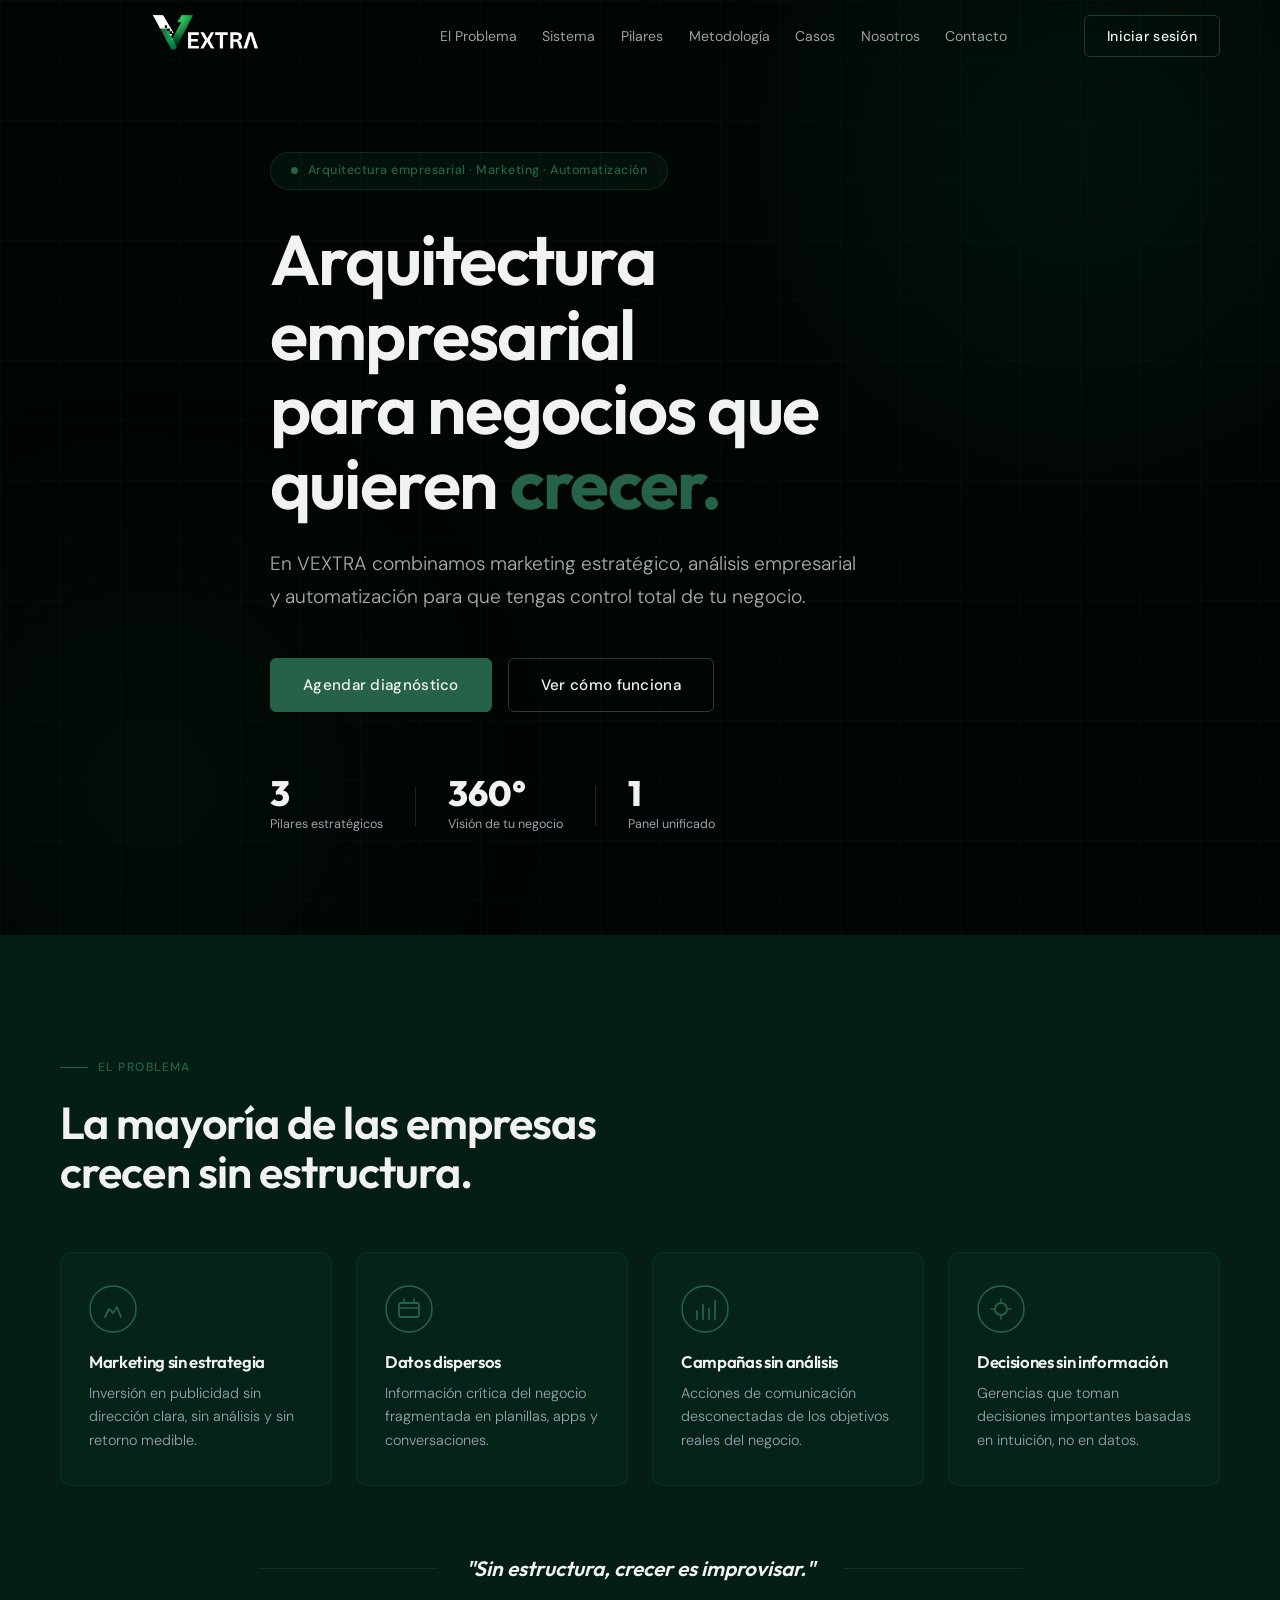
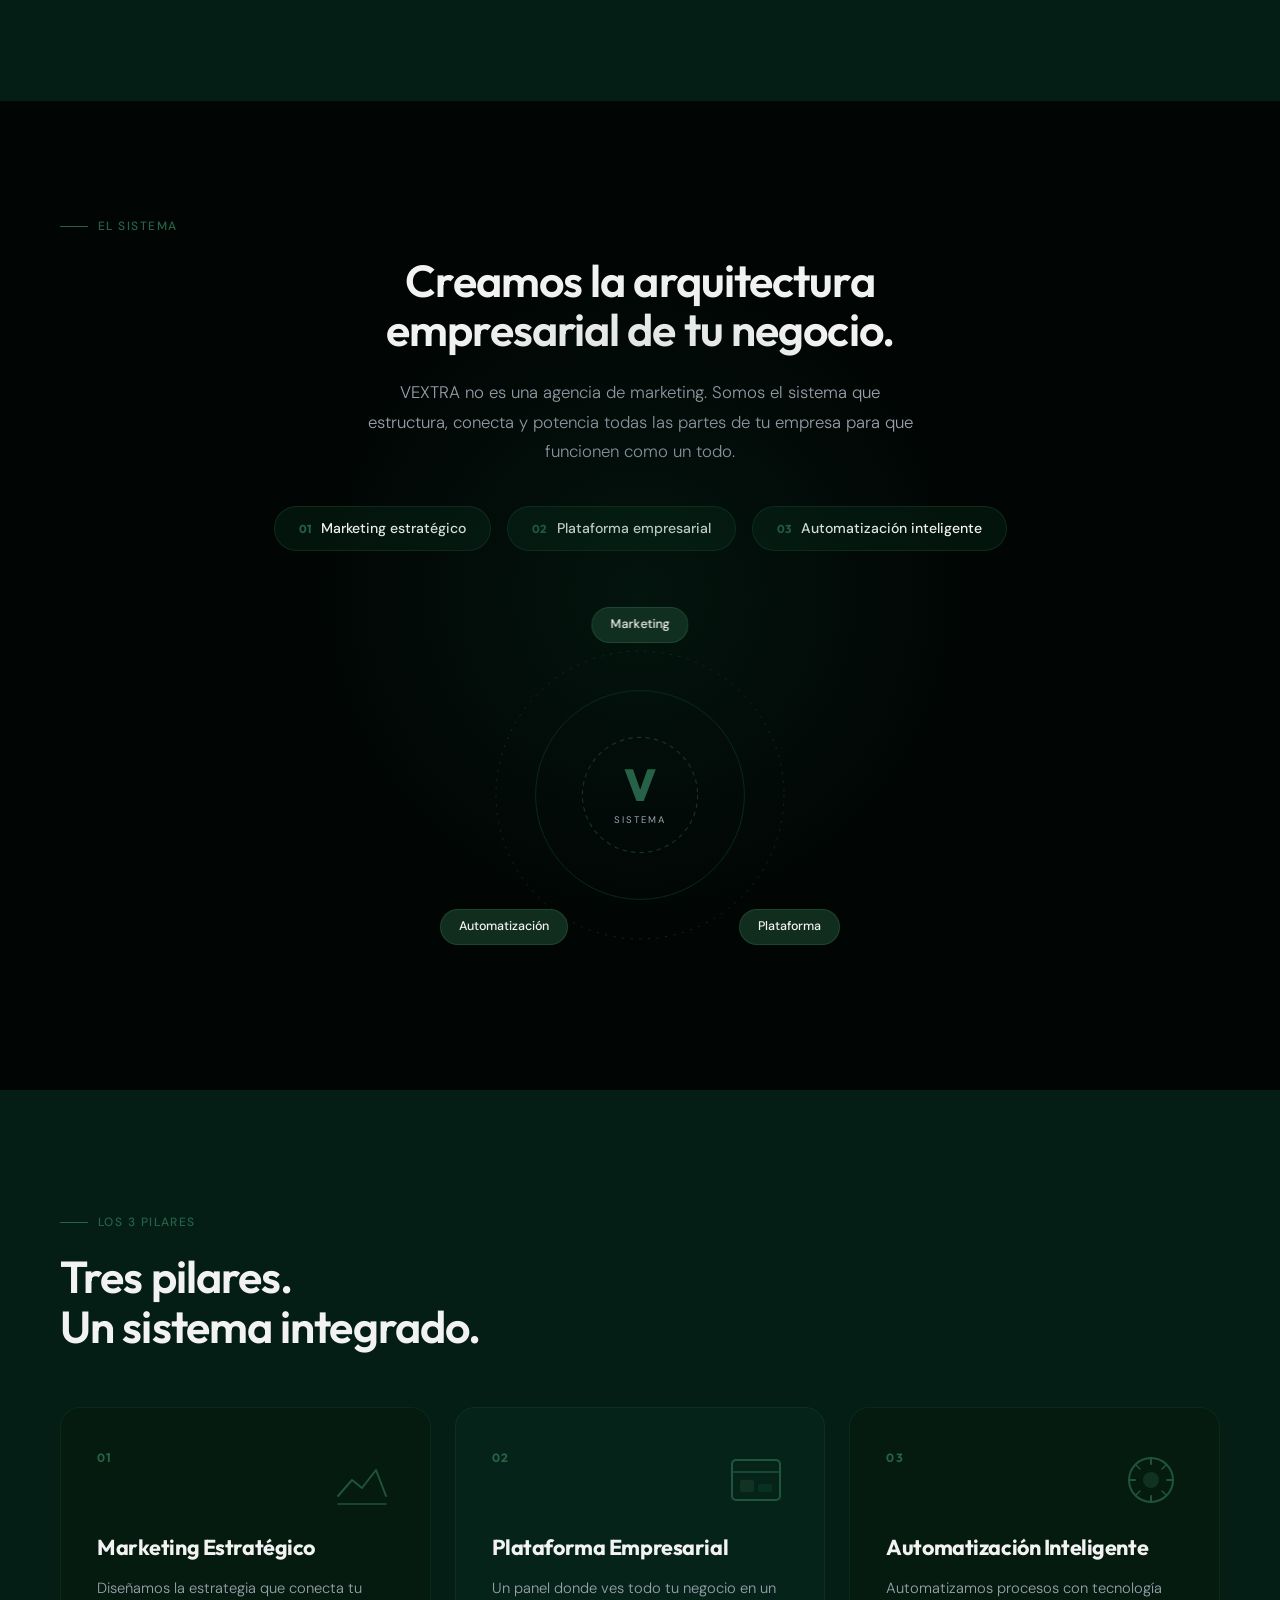
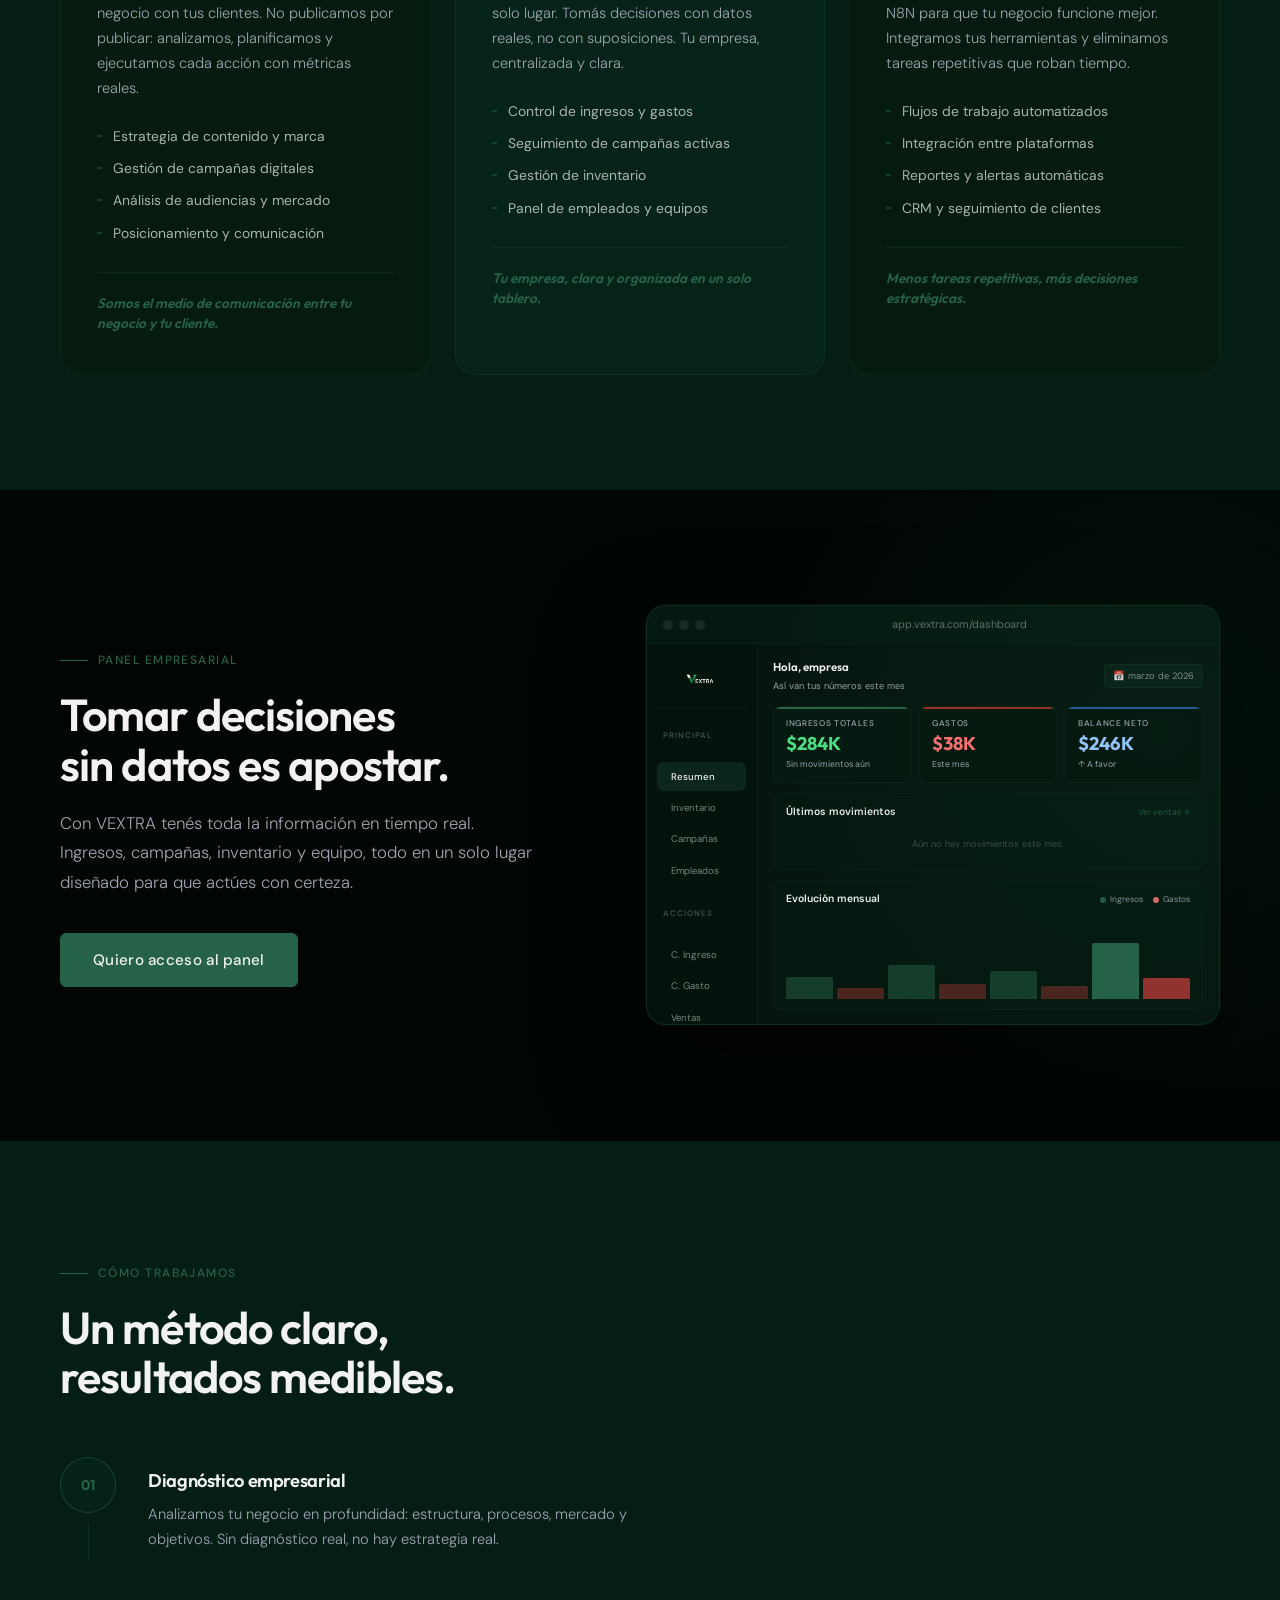
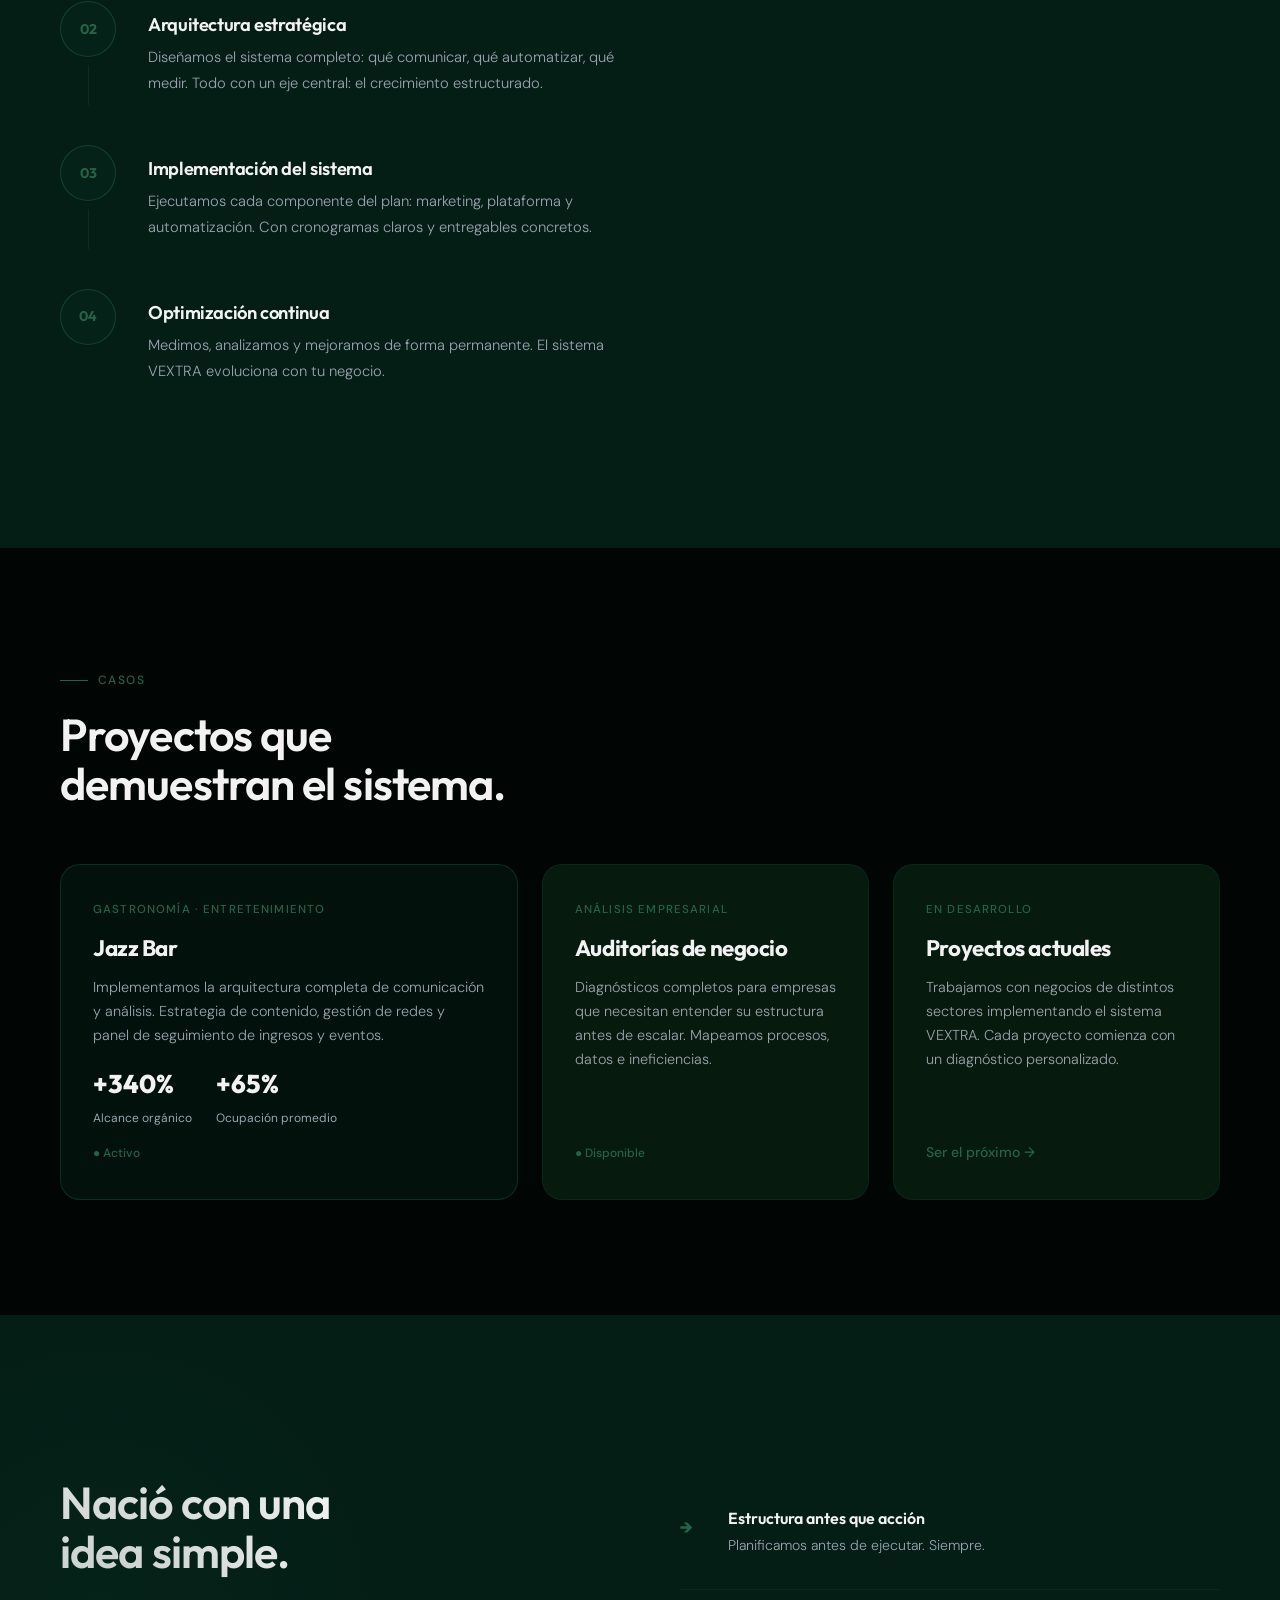
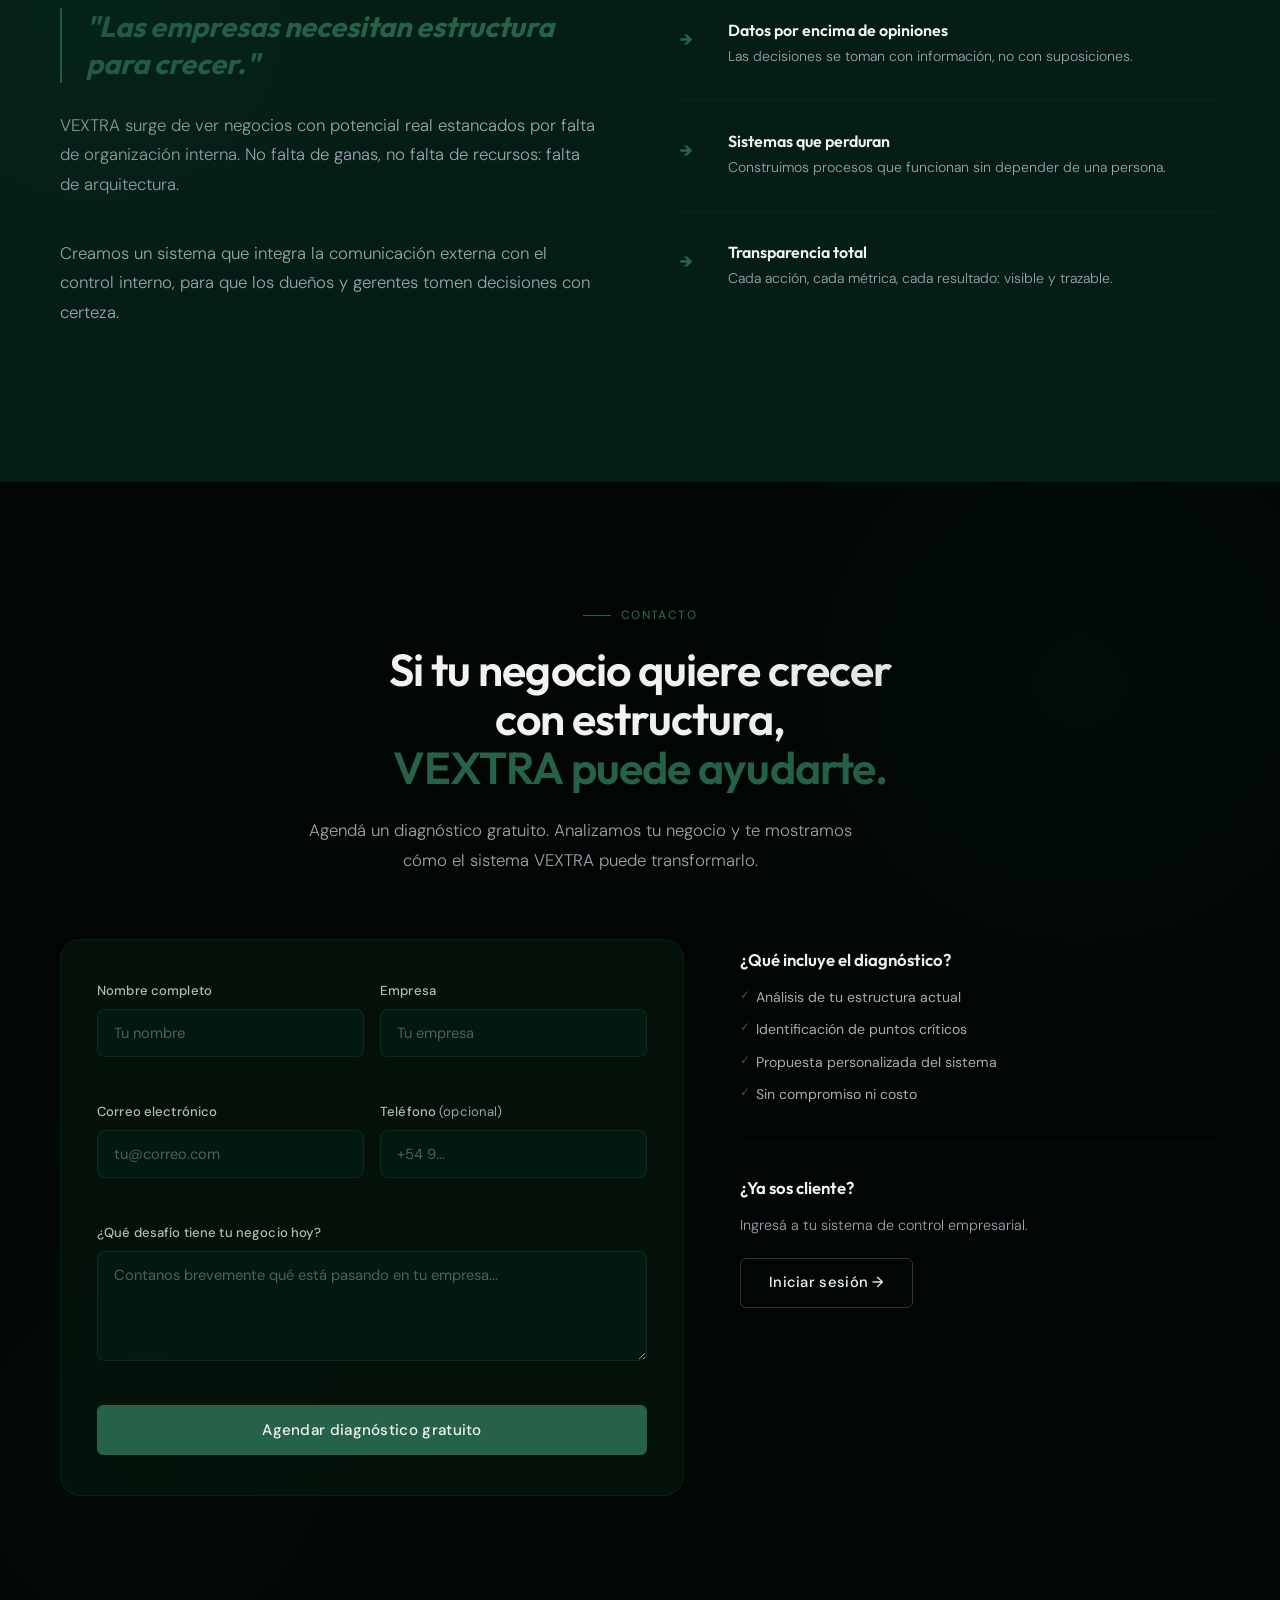
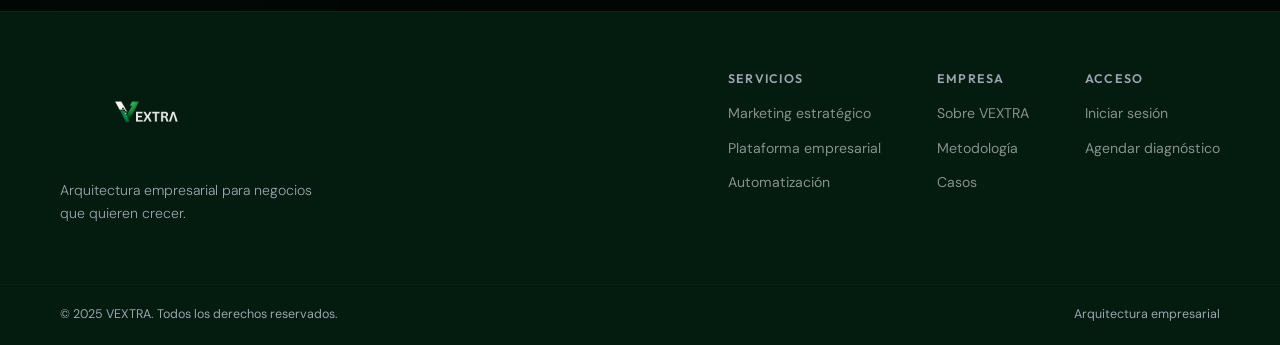
==== index.html @ 21a116f9 "vextra" ====
<!DOCTYPE html>
<html lang="es">
<head>
  <meta charset="UTF-8">
  <meta name="viewport" content="width=device-width, initial-scale=1.0">
  <title>VEXTRA — Arquitectura Empresarial para Negocios que Crecen</title>
  <meta name="description" content="VEXTRA combina marketing estratégico, análisis empresarial y automatización para que tengas control total de tu negocio.">
  <link rel="preconnect" href="https://fonts.googleapis.com">
  <link rel="preconnect" href="https://fonts.gstatic.com" crossorigin>
  <link href="https://fonts.googleapis.com/css2?family=Outfit:wght@300;400;500;600;700&family=DM+Sans:ital,opsz,wght@0,9..40,300;0,9..40,400;0,9..40,500;1,9..40,300&display=swap" rel="stylesheet">
  <link rel="stylesheet" href="style.css">
</head>
<body>

  <!-- NAVBAR -->
  <header class="header" id="header" role="banner">
    <nav class="nav container" aria-label="Navegación principal">
      <a href="index.html" class="nav-logo" aria-label="VEXTRA - Inicio">
        <img src="Logo_con_nombre.png" alt="VEXTRA" class="nav-logo-img">
      </a>
      <ul class="nav-links" role="list" id="nav-links">
        <li><a href="#problema" class="nav-link">El Problema</a></li>
        <li><a href="#sistema" class="nav-link">Sistema</a></li>
        <li><a href="#pilares" class="nav-link">Pilares</a></li>
        <li><a href="#metodologia" class="nav-link">Metodología</a></li>
        <li><a href="#casos" class="nav-link">Casos</a></li>
        <li><a href="#nosotros" class="nav-link">Nosotros</a></li>
        <li><a href="#contacto" class="nav-link">Contacto</a></li>
      </ul>
      <div class="nav-actions">
        <a href="iniciar-sesion.html" class="btn btn-login" aria-label="Iniciar sesión en el panel de VEXTRA">Iniciar sesión</a>
        <button class="hamburger" id="hamburger" aria-label="Abrir menú" aria-expanded="false" aria-controls="nav-links">
          <span></span><span></span><span></span>
        </button>
      </div>
    </nav>
  </header>

  <main>

    <!-- 1. HERO -->
    <section class="hero" id="hero" aria-label="Inicio">
      <div class="hero-bg">
        <div class="hero-orb hero-orb--1"></div>
        <div class="hero-orb hero-orb--2"></div>
        <div class="hero-grid"></div>
      </div>
      <div class="container hero-content">
        <div class="hero-badge reveal">
          <span class="badge-dot"></span>
          Arquitectura empresarial · Marketing · Automatización
        </div>
        <h1 class="hero-title reveal reveal--delay-1">
          Arquitectura empresarial<br>
          para negocios que<br>
          quieren <em>crecer.</em>
        </h1>
        <p class="hero-subtitle reveal reveal--delay-2">
          En VEXTRA combinamos marketing estratégico, análisis empresarial
          y automatización para que tengas control total de tu negocio.
        </p>
        <div class="hero-ctas reveal reveal--delay-3">
          <a href="#contacto" class="btn btn-primary">Agendar diagnóstico</a>
          <a href="#sistema" class="btn btn-ghost">Ver cómo funciona</a>
        </div>
        <div class="hero-stats reveal reveal--delay-4">
          <div class="stat">
            <span class="stat-num">3</span>
            <span class="stat-label">Pilares estratégicos</span>
          </div>
          <div class="stat-div"></div>
          <div class="stat">
            <span class="stat-num">360°</span>
            <span class="stat-label">Visión de tu negocio</span>
          </div>
          <div class="stat-div"></div>
          <div class="stat">
            <span class="stat-num">1</span>
            <span class="stat-label">Panel unificado</span>
          </div>
        </div>
      </div>
      </div>
    </section>

    <!-- 2. EL PROBLEMA -->
    <section class="section problema" id="problema" aria-label="El problema">
      <div class="container">
        <div class="section-eyebrow reveal">El problema</div>
        <h2 class="section-title reveal reveal--delay-1">
          La mayoría de las empresas<br>crecen sin estructura.
        </h2>
        <div class="problema-grid">
          <div class="problema-item reveal reveal--delay-1">
            <div class="problema-icon">
              <svg viewBox="0 0 48 48" fill="none" aria-hidden="true">
                <circle cx="24" cy="24" r="23" stroke="#266247" stroke-width="1.5"/>
                <path d="M16 32l4-8 4 4 4-6 4 10" stroke="#266247" stroke-width="1.8" stroke-linecap="round" stroke-linejoin="round"/>
              </svg>
            </div>
            <h3>Marketing sin estrategia</h3>
            <p>Inversión en publicidad sin dirección clara, sin análisis y sin retorno medible.</p>
          </div>
          <div class="problema-item reveal reveal--delay-2">
            <div class="problema-icon">
              <svg viewBox="0 0 48 48" fill="none" aria-hidden="true">
                <circle cx="24" cy="24" r="23" stroke="#266247" stroke-width="1.5"/>
                <rect x="14" y="18" width="20" height="14" rx="2" stroke="#266247" stroke-width="1.8"/>
                <path d="M14 23h20M19 18v-4M29 18v-4" stroke="#266247" stroke-width="1.5" stroke-linecap="round"/>
              </svg>
            </div>
            <h3>Datos dispersos</h3>
            <p>Información crítica del negocio fragmentada en planillas, apps y conversaciones.</p>
          </div>
          <div class="problema-item reveal reveal--delay-3">
            <div class="problema-icon">
              <svg viewBox="0 0 48 48" fill="none" aria-hidden="true">
                <circle cx="24" cy="24" r="23" stroke="#266247" stroke-width="1.5"/>
                <path d="M16 34V26M22 34V20M28 34V24M34 34V16" stroke="#266247" stroke-width="1.8" stroke-linecap="round"/>
              </svg>
            </div>
            <h3>Campañas sin análisis</h3>
            <p>Acciones de comunicación desconectadas de los objetivos reales del negocio.</p>
          </div>
          <div class="problema-item reveal reveal--delay-4">
            <div class="problema-icon">
              <svg viewBox="0 0 48 48" fill="none" aria-hidden="true">
                <circle cx="24" cy="24" r="23" stroke="#266247" stroke-width="1.5"/>
                <circle cx="24" cy="24" r="6" stroke="#266247" stroke-width="1.8"/>
                <path d="M24 14v3M24 31v3M14 24h3M31 24h3" stroke="#266247" stroke-width="1.5" stroke-linecap="round"/>
              </svg>
            </div>
            <h3>Decisiones sin información</h3>
            <p>Gerencias que toman decisiones importantes basadas en intuición, no en datos.</p>
          </div>
        </div>
        <div class="problema-close reveal">
          <div class="problema-line"></div>
          <p>"Sin estructura, crecer es improvisar."</p>
          <div class="problema-line"></div>
        </div>
      </div>
    </section>

    <!-- 3. EL SISTEMA VEXTRA -->
    <section class="section sistema" id="sistema" aria-label="El sistema VEXTRA">
      <div class="sistema-bg-glow"></div>
      <div class="container">
        <div class="section-eyebrow reveal">El sistema</div>
        <h2 class="section-title reveal reveal--delay-1">
          Creamos la arquitectura<br>empresarial de tu negocio.
        </h2>
        <p class="section-desc reveal reveal--delay-2">
          VEXTRA no es una agencia de marketing. Somos el sistema que estructura,
          conecta y potencia todas las partes de tu empresa para que funcionen como un todo.
        </p>
        <div class="sistema-chips reveal reveal--delay-3">
          <div class="pilar-chip">
            <span class="pilar-num">01</span>Marketing estratégico
          </div>
          <div class="pilar-chip">
            <span class="pilar-num">02</span>Plataforma empresarial
          </div>
          <div class="pilar-chip">
            <span class="pilar-num">03</span>Automatización inteligente
          </div>
        </div>
        <div class="sistema-visual reveal reveal--delay-4" aria-hidden="true">
          <svg class="sistema-rings" viewBox="0 0 500 500">
            <circle cx="250" cy="250" r="200" stroke="#143726" stroke-width="1" stroke-dasharray="3 9" fill="none"/>
            <circle cx="250" cy="250" r="145" stroke="#0A3524" stroke-width="1" fill="none"/>
            <circle cx="250" cy="250" r="80" stroke="#143726" stroke-width="1.5" stroke-dasharray="6 6" fill="none"/>
          </svg>
          <div class="sistema-center-node">
            <span class="sistema-logo-v">V</span>
            <span class="sistema-label">SISTEMA</span>
          </div>
          <div class="sistema-node sistema-node--1">
            <span>Marketing</span>
          </div>
          <div class="sistema-node sistema-node--2">
            <span>Plataforma</span>
          </div>
          <div class="sistema-node sistema-node--3">
            <span>Automatización</span>
          </div>
        </div>
      </div>
    </section>

    <!-- 4. LOS 3 PILARES -->
    <section class="section pilares" id="pilares" aria-label="Los 3 pilares">
      <div class="container">
        <div class="section-eyebrow reveal">Los 3 pilares</div>
        <h2 class="section-title reveal reveal--delay-1">Tres pilares.<br>Un sistema integrado.</h2>
        <div class="pilares-list">

          <article class="pilar-card reveal">
            <div class="pilar-card-header">
              <div class="pilar-card-num">01</div>
              <div class="pilar-card-icon" aria-hidden="true">
                <svg viewBox="0 0 64 64" fill="none">
                  <path d="M8 48l14-16 10 8 14-18 10 26" stroke="#266247" stroke-width="2" stroke-linecap="round" stroke-linejoin="round"/>
                  <path d="M8 56h48" stroke="#266247" stroke-width="1.5" stroke-linecap="round"/>
                </svg>
              </div>
            </div>
            <h3 class="pilar-card-title">Marketing Estratégico</h3>
            <p class="pilar-card-desc">Diseñamos la estrategia que conecta tu negocio con tus clientes. No publicamos por publicar: analizamos, planificamos y ejecutamos cada acción con métricas reales.</p>
            <ul class="pilar-card-list" role="list">
              <li>Estrategia de contenido y marca</li>
              <li>Gestión de campañas digitales</li>
              <li>Análisis de audiencias y mercado</li>
              <li>Posicionamiento y comunicación</li>
            </ul>
            <div class="pilar-card-slogan">Somos el medio de comunicación entre tu negocio y tu cliente.</div>
          </article>

          <article class="pilar-card pilar-card--mid reveal reveal--delay-1">
            <div class="pilar-card-header">
              <div class="pilar-card-num">02</div>
              <div class="pilar-card-icon" aria-hidden="true">
                <svg viewBox="0 0 64 64" fill="none">
                  <rect x="8" y="12" width="48" height="40" rx="4" stroke="#266247" stroke-width="2"/>
                  <path d="M8 24h48" stroke="#266247" stroke-width="1.5"/>
                  <rect x="16" y="32" width="14" height="12" rx="2" fill="#143726"/>
                  <rect x="34" y="36" width="14" height="8" rx="2" fill="#0A3524"/>
                </svg>
              </div>
            </div>
            <h3 class="pilar-card-title">Plataforma Empresarial</h3>
            <p class="pilar-card-desc">Un panel donde ves todo tu negocio en un solo lugar. Tomás decisiones con datos reales, no con suposiciones. Tu empresa, centralizada y clara.</p>
            <ul class="pilar-card-list" role="list">
              <li>Control de ingresos y gastos</li>
              <li>Seguimiento de campañas activas</li>
              <li>Gestión de inventario</li>
              <li>Panel de empleados y equipos</li>
            </ul>
            <div class="pilar-card-slogan">Tu empresa, clara y organizada en un solo tablero.</div>
          </article>

          <article class="pilar-card reveal reveal--delay-2">
            <div class="pilar-card-header">
              <div class="pilar-card-num">03</div>
              <div class="pilar-card-icon" aria-hidden="true">
                <svg viewBox="0 0 64 64" fill="none">
                  <circle cx="32" cy="32" r="22" stroke="#266247" stroke-width="2"/>
                  <circle cx="32" cy="32" r="8" fill="#143726"/>
                  <path d="M32 10v6M32 48v6M10 32h6M48 32h6" stroke="#266247" stroke-width="2" stroke-linecap="round"/>
                  <path d="M17 17l4 4M43 43l4 4M17 47l4-4M43 21l4-4" stroke="#266247" stroke-width="1.5" stroke-linecap="round"/>
                </svg>
              </div>
            </div>
            <h3 class="pilar-card-title">Automatización Inteligente</h3>
            <p class="pilar-card-desc">Automatizamos procesos con tecnología N8N para que tu negocio funcione mejor. Integramos tus herramientas y eliminamos tareas repetitivas que roban tiempo.</p>
            <ul class="pilar-card-list" role="list">
              <li>Flujos de trabajo automatizados</li>
              <li>Integración entre plataformas</li>
              <li>Reportes y alertas automáticas</li>
              <li>CRM y seguimiento de clientes</li>
            </ul>
            <div class="pilar-card-slogan">Menos tareas repetitivas, más decisiones estratégicas.</div>
          </article>

        </div>
      </div>
    </section>

    <!-- 5. EL PANEL VISUAL -->
    <section class="section panel-section" id="panel" aria-label="Panel empresarial">
      <div class="panel-bg-glow"></div>
      <div class="container">
        <div class="panel-layout">
          <div class="panel-text">
            <div class="section-eyebrow reveal">Panel empresarial</div>
            <h2 class="section-title reveal reveal--delay-1">Tomar decisiones<br>sin datos es apostar.</h2>
            <p class="section-desc reveal reveal--delay-2">Con VEXTRA tenés toda la información en tiempo real. Ingresos, campañas, inventario y equipo, todo en un solo lugar diseñado para que actúes con certeza.</p>
            <a href="#contacto" class="btn btn-primary reveal reveal--delay-3">Quiero acceso al panel</a>
          </div>
          <div class="panel-mockup reveal reveal--delay-2" aria-label="Vista previa del panel de control VEXTRA">
            <div class="mockup-chrome">
              <div class="chrome-dots" aria-hidden="true">
                <span></span><span></span><span></span>
              </div>
              <span class="chrome-url">app.vextra.com/dashboard</span>
            </div>
            <div class="mockup-body">
              <!-- Sidebar -->
              <div class="mockup-sidebar" aria-hidden="true">
                <div class="mock-logo">
                  <img class="mock-logo-v" src="Logo_con_nombre.png" alt="VEXTRA"></img>
                </div>
                <div class="mock-section-label">Principal</div>
                <nav class="mock-nav">
                  <div class="mock-nav-item mock-nav-item--active">
                    <span class="mock-nav-icon"></span>Resumen
                  </div>
                  <div class="mock-nav-item">
                    <span class="mock-nav-icon"></span>Inventario
                  </div>
                  <div class="mock-nav-item">
                    <span class="mock-nav-icon"></span>Campañas
                  </div>
                  <div class="mock-nav-item">
                    <span class="mock-nav-icon"></span>Empleados
                  </div>
                </nav>
                <div class="mock-section-label" style="margin-top:6px">Acciones</div>
                <nav class="mock-nav">
                  <div class="mock-nav-item">
                    <span class="mock-nav-icon"></span>C. Ingreso
                  </div>
                  <div class="mock-nav-item">
                    <span class="mock-nav-icon"></span>C. Gasto
                  </div>
                  <div class="mock-nav-item">
                    <span class="mock-nav-icon"></span>Ventas
                  </div>
                </nav>
                <div class="mock-logout">Cerrar Sesión</div>
              </div>
              <!-- Main content -->
              <div class="mockup-main" aria-hidden="true">
                <div class="mock-topbar">
                  <div>
                    <div class="mock-greeting">Hola, empresa</div>
                    <div class="mock-greeting-sub">Así van tus números este mes</div>
                  </div>
                  <div class="mock-date-btn">📅 marzo de 2026</div>
                </div>
                <!-- KPI cards -->
                <div class="mock-kpi-row">
                  <div class="mock-kpi mock-kpi--ing">
                    <span class="mock-kpi-label">Ingresos Totales</span>
                    <span class="mock-kpi-val mock-kpi-val--ing">$284K</span>
                    <span class="mock-kpi-delta">Sin movimientos aún</span>
                  </div>
                  <div class="mock-kpi mock-kpi--gasto">
                    <span class="mock-kpi-label">Gastos</span>
                    <span class="mock-kpi-val mock-kpi-val--gasto">$38K</span>
                    <span class="mock-kpi-delta">Este mes</span>
                  </div>
                  <div class="mock-kpi mock-kpi--balance">
                    <span class="mock-kpi-label">Balance Neto</span>
                    <span class="mock-kpi-val mock-kpi-val--balance">$246K</span>
                    <span class="mock-kpi-delta">↑ A favor</span>
                  </div>
                </div>
                <!-- Últimos movimientos -->
                <div class="mock-movimientos">
                  <div class="mock-section-header">
                    <span class="mock-section-title">Últimos movimientos</span>
                    <span class="mock-section-link">Ver ventas →</span>
                  </div>
                  <div class="mock-empty">Aún no hay movimientos este mes.</div>
                </div>
                <!-- Evolución mensual -->
                <div class="mock-chart">
                  <div class="mock-chart-header">
                    <span class="mock-section-title">Evolución mensual</span>
                    <div class="mock-chart-legend">
                      <div class="mock-legend-item">
                        <div class="mock-legend-dot mock-legend-dot--ing"></div>Ingresos
                      </div>
                      <div class="mock-legend-item">
                        <div class="mock-legend-dot mock-legend-dot--gasto"></div>Gastos
                      </div>
                    </div>
                  </div>
                  <div class="mock-chart-area">
                    <div class="mock-bar mock-bar--ing" style="height:30%"></div>
                    <div class="mock-bar mock-bar--gasto" style="height:15%"></div>
                    <div class="mock-bar mock-bar--ing" style="height:45%"></div>
                    <div class="mock-bar mock-bar--gasto" style="height:20%"></div>
                    <div class="mock-bar mock-bar--ing" style="height:38%"></div>
                    <div class="mock-bar mock-bar--gasto" style="height:18%"></div>
                    <div class="mock-bar mock-bar--active-ing" style="height:75%"></div>
                    <div class="mock-bar mock-bar--active-gasto" style="height:28%"></div>
                  </div>
                </div>
              </div>
            </div>
          </div>
        </div>
      </div>
    </section>

    <!-- 6. METODOLOGÍA -->
    <section class="section metodologia" id="metodologia" aria-label="Metodología">
      <div class="container">
        <div class="section-eyebrow reveal">Cómo trabajamos</div>
        <h2 class="section-title reveal reveal--delay-1">Un método claro,<br>resultados medibles.</h2>
        <div class="metodo-steps">
          <div class="metodo-step reveal reveal--delay-1">
            <div class="step-num-wrap">
              <div class="step-num">01</div>
              <div class="step-line"></div>
            </div>
            <div class="step-body">
              <h3>Diagnóstico empresarial</h3>
              <p>Analizamos tu negocio en profundidad: estructura, procesos, mercado y objetivos. Sin diagnóstico real, no hay estrategia real.</p>
            </div>
          </div>
          <div class="metodo-step reveal reveal--delay-2">
            <div class="step-num-wrap">
              <div class="step-num">02</div>
              <div class="step-line"></div>
            </div>
            <div class="step-body">
              <h3>Arquitectura estratégica</h3>
              <p>Diseñamos el sistema completo: qué comunicar, qué automatizar, qué medir. Todo con un eje central: el crecimiento estructurado.</p>
            </div>
          </div>
          <div class="metodo-step reveal reveal--delay-3">
            <div class="step-num-wrap">
              <div class="step-num">03</div>
              <div class="step-line"></div>
            </div>
            <div class="step-body">
              <h3>Implementación del sistema</h3>
              <p>Ejecutamos cada componente del plan: marketing, plataforma y automatización. Con cronogramas claros y entregables concretos.</p>
            </div>
          </div>
          <div class="metodo-step reveal reveal--delay-4">
            <div class="step-num-wrap">
              <div class="step-num">04</div>
            </div>
            <div class="step-body">
              <h3>Optimización continua</h3>
              <p>Medimos, analizamos y mejoramos de forma permanente. El sistema VEXTRA evoluciona con tu negocio.</p>
            </div>
          </div>
        </div>
      </div>
    </section>

    <!-- 7. CASOS -->
    <section class="section casos" id="casos" aria-label="Casos y proyectos">
      <div class="container">
        <div class="section-eyebrow reveal">Casos</div>
        <h2 class="section-title reveal reveal--delay-1">Proyectos que<br>demuestran el sistema.</h2>
        <div class="casos-grid">
          <article class="caso-card caso-featured reveal" aria-label="Caso: Jazz Bar">
            <div class="caso-tag">Gastronomía · Entretenimiento</div>
            <h3>Jazz Bar</h3>
            <p>Implementamos la arquitectura completa de comunicación y análisis. Estrategia de contenido, gestión de redes y panel de seguimiento de ingresos y eventos.</p>
            <div class="caso-metrics">
              <div class="caso-metric">
                <span class="m-val">+340%</span>
                <span class="m-label">Alcance orgánico</span>
              </div>
              <div class="caso-metric">
                <span class="m-val">+65%</span>
                <span class="m-label">Ocupación promedio</span>
              </div>
            </div>
            <span class="caso-status">● Activo</span>
          </article>
          <article class="caso-card reveal reveal--delay-1" aria-label="Auditorías empresariales">
            <div class="caso-tag">Análisis empresarial</div>
            <h3>Auditorías de negocio</h3>
            <p>Diagnósticos completos para empresas que necesitan entender su estructura antes de escalar. Mapeamos procesos, datos e ineficiencias.</p>
            <span class="caso-status">● Disponible</span>
          </article>
          <article class="caso-card reveal reveal--delay-2" aria-label="Próximos proyectos">
            <div class="caso-tag">En desarrollo</div>
            <h3>Proyectos actuales</h3>
            <p>Trabajamos con negocios de distintos sectores implementando el sistema VEXTRA. Cada proyecto comienza con un diagnóstico personalizado.</p>
            <a href="#contacto" class="caso-cta">Ser el próximo →</a>
          </article>
        </div>
      </div>
    </section>

    <!-- 8. SOBRE VEXTRA -->
    <section class="section nosotros" id="nosotros" aria-label="Sobre VEXTRA">
      <div class="nosotros-glow"></div>
      <div class="container">
        <div class="nosotros-layout">
          <div class="nosotros-left">
            <div class="section-eyebrow reveal">Sobre VEXTRA</div>
            <h2 class="section-title reveal reveal--delay-1">Nació con una<br>idea simple.</h2>
            <blockquote class="nosotros-quote reveal reveal--delay-2">
              "Las empresas necesitan estructura para crecer."
            </blockquote>
            <p class="section-desc reveal reveal--delay-3">VEXTRA surge de ver negocios con potencial real estancados por falta de organización interna. No falta de ganas, no falta de recursos: falta de arquitectura.</p>
            <p class="section-desc reveal reveal--delay-3">Creamos un sistema que integra la comunicación externa con el control interno, para que los dueños y gerentes tomen decisiones con certeza.</p>
          </div>
          <div class="nosotros-values reveal reveal--delay-2">
            <div class="value-item">
              <div class="value-arrow">→</div>
              <div>
                <h4>Estructura antes que acción</h4>
                <p>Planificamos antes de ejecutar. Siempre.</p>
              </div>
            </div>
            <div class="value-item">
              <div class="value-arrow">→</div>
              <div>
                <h4>Datos por encima de opiniones</h4>
                <p>Las decisiones se toman con información, no con suposiciones.</p>
              </div>
            </div>
            <div class="value-item">
              <div class="value-arrow">→</div>
              <div>
                <h4>Sistemas que perduran</h4>
                <p>Construimos procesos que funcionan sin depender de una persona.</p>
              </div>
            </div>
            <div class="value-item">
              <div class="value-arrow">→</div>
              <div>
                <h4>Transparencia total</h4>
                <p>Cada acción, cada métrica, cada resultado: visible y trazable.</p>
              </div>
            </div>
          </div>
        </div>
      </div>
    </section>

    <!-- 9. CONTACTO / CTA FINAL -->
    <section class="section contacto" id="contacto" aria-label="Contacto">
      <div class="contacto-bg">
        <div class="contacto-orb c-orb--1"></div>
        <div class="contacto-orb c-orb--2"></div>
      </div>
      <div class="container">
        <div class="contacto-header">
          <div class="section-eyebrow reveal">Contacto</div>
          <h2 class="section-title contacto-title reveal reveal--delay-1">
            Si tu negocio quiere crecer<br>con estructura,<br><em>VEXTRA puede ayudarte.</em>
          </h2>
          <p class="section-desc reveal reveal--delay-2">Agendá un diagnóstico gratuito. Analizamos tu negocio y te mostramos cómo el sistema VEXTRA puede transformarlo.</p>
        </div>
        <div class="contacto-layout">
          <form class="contacto-form reveal reveal--delay-2" id="contacto-form" novalidate aria-label="Formulario de contacto">
            <div class="form-row">
              <div class="form-field">
                <label for="nombre">Nombre completo</label>
                <input type="text" id="nombre" name="nombre" placeholder="Tu nombre" autocomplete="name" required>
                <span class="field-error" role="alert" id="error-nombre"></span>
              </div>
              <div class="form-field">
                <label for="empresa">Empresa</label>
                <input type="text" id="empresa" name="empresa" placeholder="Tu empresa" autocomplete="organization">
              </div>
            </div>
            <div class="form-row">
              <div class="form-field">
                <label for="email">Correo electrónico</label>
                <input type="email" id="email" name="email" placeholder="tu@correo.com" autocomplete="email" required>
                <span class="field-error" role="alert" id="error-email"></span>
              </div>
              <div class="form-field">
                <label for="telefono">Teléfono <span class="optional">(opcional)</span></label>
                <input type="tel" id="telefono" name="telefono" placeholder="+54 9..." autocomplete="tel">
              </div>
            </div>
            <div class="form-field">
              <label for="mensaje">¿Qué desafío tiene tu negocio hoy?</label>
              <textarea id="mensaje" name="mensaje" placeholder="Contanos brevemente qué está pasando en tu empresa..." rows="4" required></textarea>
              <span class="field-error" role="alert" id="error-mensaje"></span>
            </div>
            <button type="submit" class="btn btn-primary btn-full">Agendar diagnóstico gratuito</button>
            <div class="form-success" id="form-success" aria-live="polite" hidden>
              ✓ Mensaje enviado. Nos ponemos en contacto en menos de 24hs.
            </div>
          </form>
          <div class="contacto-info reveal reveal--delay-3">
            <div class="info-block">
              <h4>¿Qué incluye el diagnóstico?</h4>
              <ul role="list">
                <li>Análisis de tu estructura actual</li>
                <li>Identificación de puntos críticos</li>
                <li>Propuesta personalizada del sistema</li>
                <li>Sin compromiso ni costo</li>
              </ul>
            </div>
            <div class="info-block">
              <h4>¿Ya sos cliente?</h4>
              <p>Ingresá a tu sistema de control empresarial.</p>
              <a href="iniciar-sesion.html" class="btn btn-outline" aria-label="Iniciar sesión en el panel de VEXTRA">Iniciar sesión →</a>
            </div>
          </div>
        </div>
      </div>
    </section>

  </main>

  <!-- FOOTER -->
  <footer class="footer" role="contentinfo">
    <div class="container footer-inner">
      <div class="footer-brand">
        <a href="index.html" class="nav-logo" aria-label="VEXTRA - Inicio">
          <img src="Logo_con_nombre.png" alt="VEXTRA" class="footer-logo-img">
        </a>
        <p>Arquitectura empresarial para negocios que quieren crecer.</p>
      </div>
      <nav class="footer-nav" aria-label="Navegación del pie de página">
        <div class="footer-col">
          <h5>Servicios</h5>
          <a href="#pilares">Marketing estratégico</a>
          <a href="#pilares">Plataforma empresarial</a>
          <a href="#pilares">Automatización</a>
        </div>
        <div class="footer-col">
          <h5>Empresa</h5>
          <a href="#nosotros">Sobre VEXTRA</a>
          <a href="#metodologia">Metodología</a>
          <a href="#casos">Casos</a>
        </div>
        <div class="footer-col">
          <h5>Acceso</h5>
          <a href="iniciar-sesion.html">Iniciar sesión</a>
          <a href="#contacto">Agendar diagnóstico</a>
        </div>
      </nav>
    </div>
    <div class="footer-bottom">
      <div class="container footer-bottom-inner">
        <span>© 2025 VEXTRA. Todos los derechos reservados.</span>
        <span>Arquitectura empresarial</span>
      </div>
    </div>
  </footer>

  <script src="main.js"></script>
</body>
</html>
---- style.css ----
/* ══════════════════════════════════════════════════════
   VEXTRA — Landing Page CSS
   Tipografía: Outfit (display/headings) + DM Sans (body)
   Paleta: dark green ecosystem + light neutral
   ══════════════════════════════════════════════════════ */

/* ─── RESET & BASE ─────────────────────────────────── */
*, *::before, *::after { box-sizing: border-box; margin: 0; padding: 0; }

:root {
  --black:    #010604;
  --deep:     #041E16;
  --dark:     #041B10;
  --forest:   #0A3524;
  --pine:     #143726;
  --green:    #266247;
  --off-white:#F2F2F2;
  --muted:    #9CA3AF;
  --card-bg:  #061a0e;

  --font-display: 'Outfit', sans-serif;
  --font-body:    'DM Sans', sans-serif;

  --nav-h: 72px;
  --section-py: clamp(80px, 9vw, 130px);
  --container: 1560px;
  --radius: 12px;
  --radius-lg: 20px;

  --transition: 0.3s cubic-bezier(0.4,0,0.2,1);
  --transition-slow: 0.6s cubic-bezier(0.4,0,0.2,1);
}

html {
  scroll-behavior: smooth;
  font-size: 16px;
  -webkit-font-smoothing: antialiased;
}

body {
  font-family: var(--font-body);
  background: var(--black);
  color: var(--off-white);
  overflow-x: hidden;
  line-height: 1.6;
}

img { display: block; max-width: 100%; }
a { text-decoration: none; color: inherit; }
ul { list-style: none; }
button { cursor: pointer; font-family: inherit; border: none; background: none; }

/* ─── SCROLL OFFSET for sticky nav ─────────────────── */
[id] { scroll-margin-top: calc(var(--nav-h) + 20px); }

/* ─── CONTAINER ─────────────────────────────────────── */
.container {
  width: 100%;
  max-width: var(--container);
  margin: 0 auto;
  padding: 0 clamp(20px, 5vw, 60px);
}

/* ─── TYPOGRAPHY SCALE ──────────────────────────────── */
h1, h2, h3, h4, h5 { font-family: var(--font-display); line-height: 1.1; letter-spacing: -0.02em; }

h1 { font-size: clamp(2.8rem, 5.5vw, 5.6rem); font-weight: 700; }
h2 { font-size: clamp(2rem, 3.5vw, 3.6rem); font-weight: 600; }
h3 { font-size: clamp(1.1rem, 1.8vw, 1.4rem); font-weight: 600; }
h4 { font-size: 1rem; font-weight: 600; letter-spacing: 0; }
h5 { font-size: 0.78rem; font-weight: 600; text-transform: uppercase; letter-spacing: 0.1em; color: var(--muted); }
p  { font-size: clamp(0.95rem, 1.4vw, 1.05rem); line-height: 1.75; color: var(--muted); font-weight: 300; }

/* ─── SECTION EYEBROW ───────────────────────────────── */
.section-eyebrow {
  display: inline-flex;
  align-items: center;
  gap: 10px;
  font-family: var(--font-body);
  font-size: 0.75rem;
  font-weight: 500;
  text-transform: uppercase;
  letter-spacing: 0.12em;
  color: var(--green);
  margin-bottom: 20px;
}
.section-eyebrow::before {
  content: '';
  display: block;
  width: 28px;
  height: 1px;
  background: var(--green);
}

.section-title { margin-bottom: 24px; }
.section-desc { max-width: 560px; margin-bottom: 40px; }

/* ─── BUTTONS ────────────────────────────────────────── */
.btn {
  display: inline-flex;
  align-items: center;
  justify-content: center;
  gap: 8px;
  padding: 14px 32px;
  border-radius: 6px;
  font-family: var(--font-body);
  font-size: 0.95rem;
  font-weight: 500;
  letter-spacing: 0.02em;
  transition: var(--transition);
  white-space: nowrap;
}

.btn-primary {
  background: var(--green);
  color: var(--off-white);
  border: 1.5px solid var(--green);
}
.btn-primary:hover {
  background: #2f7357;
  border-color: #2f7357;
  transform: translateY(-2px);
  box-shadow: 0 12px 40px rgba(38, 98, 71, 0.35);
}

.btn-ghost {
  background: transparent;
  color: var(--off-white);
  border: 1.5px solid rgba(242,242,242,0.2);
}
.btn-ghost:hover {
  border-color: rgba(242,242,242,0.5);
  background: rgba(242,242,242,0.05);
}

.btn-login {
  background: transparent;
  color: var(--off-white);
  border: 1.5px solid rgba(38,98,71,0.6);
  padding: 9px 22px;
  border-radius: 6px;
  font-family: var(--font-body);
  font-size: 0.88rem;
  font-weight: 500;
  transition: var(--transition);
}
.btn-login:hover {
  background: rgba(38,98,71,0.15);
  border-color: var(--green);
}

.btn-outline {
  display: inline-flex;
  align-items: center;
  gap: 8px;
  padding: 12px 28px;
  border-radius: 6px;
  font-family: var(--font-body);
  font-size: 0.92rem;
  font-weight: 500;
  background: transparent;
  color: var(--off-white);
  border: 1.5px solid rgba(242,242,242,0.2);
  transition: var(--transition);
}
.btn-outline:hover {
  border-color: var(--green);
  color: var(--green);
}

.btn-full { width: 100%; }

/* ─── REVEAL ANIMATIONS ─────────────────────────────── */
.reveal {
  opacity: 0;
  transform: translateY(28px);
  transition: opacity 0.7s ease, transform 0.7s ease;
}
.reveal.visible {
  opacity: 1;
  transform: none;
}
.reveal--delay-1 { transition-delay: 0.1s; }
.reveal--delay-2 { transition-delay: 0.2s; }
.reveal--delay-3 { transition-delay: 0.3s; }
.reveal--delay-4 { transition-delay: 0.4s; }

/* ══════════════════════════════════════════════════════
   HEADER / NAVBAR
   ══════════════════════════════════════════════════════ */
.header {
  position: fixed;
  top: 0; left: 0; right: 0;
  height: var(--nav-h);
  z-index: 100;
  transition: background 0.4s ease, box-shadow 0.4s ease;
}
.header.scrolled {
  background: rgba(4, 30, 22, 0.92);
  backdrop-filter: blur(16px);
  -webkit-backdrop-filter: blur(16px);
  box-shadow: 0 1px 0 rgba(38,98,71,0.2);
}

.nav {
  display: flex;
  align-items: center;
  justify-content: space-between;
  height: 100%;
  gap: 24px;
}

.nav-logo {
  display: flex;
  align-items: center;
  flex-shrink: 0;
}
.nav-logo-img {
  height: 140px;
  width: auto;
  display: block;
  /* Logo PNG has black background so we invert it to show on dark */
  filter: brightness(1.1);
}

/* keep text logo fallback styles */
.logo-v { color: var(--green); }
.logo-extra { color: var(--off-white); }

.nav-links {
  display: flex;
  align-items: center;
  gap: clamp(16px, 2vw, 36px);
  list-style: none;
}
.nav-link {
  font-size: 0.88rem;
  font-weight: 400;
  color: rgba(242,242,242,0.65);
  transition: color var(--transition);
  position: relative;
  padding-bottom: 2px;
}
.nav-link::after {
  content: '';
  position: absolute;
  bottom: -2px; left: 0;
  width: 0; height: 1px;
  background: var(--green);
  transition: width var(--transition);
}
.nav-link:hover { color: var(--off-white); }
.nav-link:hover::after { width: 100%; }

.nav-actions {
  display: flex;
  align-items: center;
  gap: 16px;
  flex-shrink: 0;
}

.hamburger {
  display: none;
  flex-direction: column;
  justify-content: center;
  gap: 5px;
  width: 36px;
  height: 36px;
  padding: 4px;
}
.hamburger span {
  display: block;
  width: 100%;
  height: 1.5px;
  background: var(--off-white);
  border-radius: 2px;
  transition: var(--transition);
  transform-origin: center;
}
.hamburger.open span:nth-child(1) { transform: translateY(6.5px) rotate(45deg); }
.hamburger.open span:nth-child(2) { opacity: 0; transform: scaleX(0); }
.hamburger.open span:nth-child(3) { transform: translateY(-6.5px) rotate(-45deg); }

/* ══════════════════════════════════════════════════════
   HERO
   ══════════════════════════════════════════════════════ */
.hero {
  position: relative;
  min-height: 100svh;
  display: flex;
  align-items: center;
  overflow: hidden;
  padding-top: var(--nav-h);
}

.hero-bg {
  position: absolute;
  inset: 0;
  pointer-events: none;
}
.hero-orb {
  position: absolute;
  border-radius: 50%;
  filter: blur(100px);
  opacity: 0.35;
}
.hero-orb--1 {
  width: 700px; height: 700px;
  background: radial-gradient(circle, #0A3524 0%, transparent 70%);
  top: -200px; right: -150px;
}
.hero-orb--2 {
  width: 500px; height: 500px;
  background: radial-gradient(circle, #041B10 0%, transparent 70%);
  bottom: -100px; left: -100px;
  opacity: 0.5;
}
.hero-grid {
  position: absolute;
  inset: 0;
  background-image:
    linear-gradient(rgba(38,98,71,0.06) 1px, transparent 1px),
    linear-gradient(90deg, rgba(38,98,71,0.06) 1px, transparent 1px);
  background-size: 60px 60px;
}

.hero-content {
  position: relative;
  z-index: 2;
  padding-top: clamp(40px, 8vw, 80px);
  padding-bottom: clamp(60px, 8vw, 100px);
  max-width: 860px;
}

.hero-badge {
  display: inline-flex;
  align-items: center;
  gap: 10px;
  background: rgba(38,98,71,0.12);
  border: 1px solid rgba(38,98,71,0.3);
  border-radius: 100px;
  padding: 8px 20px;
  font-size: 0.78rem;
  font-weight: 500;
  color: var(--green);
  letter-spacing: 0.04em;
  margin-bottom: 32px;
}
.badge-dot {
  width: 7px; height: 7px;
  border-radius: 50%;
  background: var(--green);
  animation: pulse 2s ease infinite;
}
@keyframes pulse {
  0%,100% { box-shadow: 0 0 0 0 rgba(38,98,71,0.5); }
  50% { box-shadow: 0 0 0 6px rgba(38,98,71,0); }
}

.hero-title {
  margin-bottom: 28px;
  line-height: 1.06;
  font-weight: 600;
  letter-spacing: -0.025em;
}
.hero-title em {
  font-style: normal;
  color: var(--green);
  font-weight: 700;
}

.hero-subtitle {
  font-size: clamp(1rem, 1.6vw, 1.2rem);
  max-width: 600px;
  margin-bottom: 44px;
  font-weight: 300;
  color: rgba(242,242,242,0.7);
  line-height: 1.7;
}

.hero-ctas {
  display: flex;
  gap: 16px;
  flex-wrap: wrap;
  margin-bottom: 64px;
}

.hero-stats {
  display: flex;
  align-items: center;
  gap: 32px;
  flex-wrap: wrap;
}
.stat { display: flex; flex-direction: column; gap: 4px; }
.stat-num {
  font-family: var(--font-display);
  font-size: clamp(1.6rem, 3vw, 2.2rem);
  font-weight: 800;
  color: var(--off-white);
  line-height: 1;
}
.stat-label { font-size: 0.78rem; color: var(--muted); font-weight: 400; }
.stat-div { width: 1px; height: 40px; background: rgba(242,242,242,0.12); }

.hero-scroll {
  position: absolute;
  bottom: 40px; left: 50%;
  transform: translateX(-50%);
  display: flex;
  flex-direction: column;
  align-items: center;
  gap: 10px;
  font-size: 0.7rem;
  letter-spacing: 0.15em;
  color: var(--muted);
  text-transform: uppercase;
}
.scroll-line {
  width: 1px; height: 50px;
  background: linear-gradient(to bottom, var(--muted), transparent);
  animation: scrollDown 1.8s ease infinite;
}
@keyframes scrollDown {
  0% { transform: scaleY(0); transform-origin: top; }
  50% { transform: scaleY(1); transform-origin: top; }
  50.01% { transform: scaleY(1); transform-origin: bottom; }
  100% { transform: scaleY(0); transform-origin: bottom; }
}

/* ══════════════════════════════════════════════════════
   SECTIONS — BASE
   ══════════════════════════════════════════════════════ */
.section {
  position: relative;
  padding: var(--section-py) 0;
  overflow: hidden;
}

/* ══════════════════════════════════════════════════════
   PROBLEMA
   ══════════════════════════════════════════════════════ */
.problema { background: var(--deep); }

.problema-grid {
  display: grid;
  grid-template-columns: repeat(auto-fit, minmax(240px, 1fr));
  gap: 24px;
  margin: 56px 0 64px;
}

.problema-item {
  background: rgba(10,53,36,0.25);
  border: 1px solid rgba(38,98,71,0.18);
  border-radius: var(--radius);
  padding: 32px 28px;
  transition: var(--transition);
}
.problema-item:hover {
  border-color: rgba(38,98,71,0.45);
  background: rgba(10,53,36,0.4);
  transform: translateY(-4px);
}
.problema-icon {
  width: 48px; height: 48px;
  margin-bottom: 20px;
}
.problema-item h3 {
  font-size: 1.05rem;
  font-weight: 600;
  color: var(--off-white);
  margin-bottom: 10px;
}
.problema-item p { font-size: 0.9rem; color: var(--muted); line-height: 1.65; }

.problema-close {
  display: flex;
  align-items: center;
  gap: 28px;
  justify-content: center;
}
.problema-close p {
  font-family: var(--font-display);
  font-size: clamp(1rem, 1.8vw, 1.3rem);
  font-weight: 600;
  color: var(--off-white);
  white-space: nowrap;
  font-style: italic;
}
.problema-line { flex: 1; height: 1px; background: rgba(38,98,71,0.3); max-width: 180px; }

/* ══════════════════════════════════════════════════════
   SISTEMA
   ══════════════════════════════════════════════════════ */
.sistema { background: var(--black); text-align: center; }
.sistema .section-title,
.sistema .section-desc,
.sistema .section-eyebrow { text-align: center; margin-left: auto; margin-right: auto; }
.sistema .section-eyebrow { display: flex; }

.sistema-bg-glow {
  position: absolute;
  top: 50%; left: 50%;
  transform: translate(-50%, -50%);
  width: 700px; height: 700px;
  background: radial-gradient(circle, rgba(10,53,36,0.3) 0%, transparent 65%);
  pointer-events: none;
}

.sistema-chips {
  display: flex;
  gap: 16px;
  justify-content: center;
  flex-wrap: wrap;
  margin-bottom: 64px;
}
.pilar-chip {
  display: flex;
  align-items: center;
  gap: 10px;
  background: rgba(10,53,36,0.3);
  border: 1px solid rgba(38,98,71,0.3);
  border-radius: 100px;
  padding: 10px 24px;
  font-size: 0.88rem;
  font-weight: 500;
  color: var(--off-white);
  transition: var(--transition);
}
.pilar-chip:hover { border-color: var(--green); background: rgba(10,53,36,0.5); }
.pilar-num {
  font-family: var(--font-display);
  font-size: 0.72rem;
  font-weight: 700;
  color: var(--green);
}

.sistema-visual {
  position: relative;
  width: 360px;
  height: 360px;
  margin: 0 auto;
}
.sistema-rings {
  position: absolute;
  inset: 0;
  width: 100%; height: 100%;
  animation: rotateRing 30s linear infinite;
}
@keyframes rotateRing { to { transform: rotate(360deg); } }

.sistema-center-node {
  position: absolute;
  top: 50%; left: 50%;
  transform: translate(-50%, -50%);
  display: flex;
  flex-direction: column;
  align-items: center;
  gap: 4px;
}
.sistema-logo-v {
  font-family: var(--font-display);
  font-size: 2.8rem;
  font-weight: 800;
  color: var(--green);
  line-height: 1;
}
.sistema-label {
  font-size: 0.6rem;
  letter-spacing: 0.2em;
  color: var(--muted);
  text-transform: uppercase;
}

.sistema-node {
  position: absolute;
  background: rgba(20, 55, 38, 0.8);
  border: 1px solid rgba(38,98,71,0.5);
  border-radius: 100px;
  padding: 7px 18px;
  font-size: 0.78rem;
  font-weight: 500;
  color: var(--off-white);
  white-space: nowrap;
  backdrop-filter: blur(8px);
}
.sistema-node--1 { top: -8px; left: 50%; transform: translateX(-50%); }
.sistema-node--2 { bottom: 30px; right: -20px; }
.sistema-node--3 { bottom: 30px; left: -20px; }

/* ══════════════════════════════════════════════════════
   PILARES
   ══════════════════════════════════════════════════════ */
.pilares { background: var(--deep); }

.pilares-list {
  display: grid;
  grid-template-columns: repeat(auto-fit, minmax(300px, 1fr));
  gap: 24px;
  margin-top: 56px;
}

.pilar-card {
  background: rgba(6, 26, 14, 0.7);
  border: 1px solid rgba(38,98,71,0.2);
  border-radius: var(--radius-lg);
  padding: 40px 36px;
  transition: var(--transition);
  position: relative;
  overflow: hidden;
}
.pilar-card::before {
  content: '';
  position: absolute;
  top: 0; left: 0; right: 0;
  height: 2px;
  background: linear-gradient(90deg, transparent, var(--green), transparent);
  opacity: 0;
  transition: var(--transition);
}
.pilar-card:hover {
  border-color: rgba(38,98,71,0.5);
  transform: translateY(-6px);
  box-shadow: 0 20px 60px rgba(0,0,0,0.4);
}
.pilar-card:hover::before { opacity: 1; }
.pilar-card--mid {
  background: rgba(10, 53, 36, 0.25);
}

.pilar-card-header {
  display: flex;
  align-items: flex-start;
  justify-content: space-between;
  margin-bottom: 24px;
}
.pilar-card-num {
  font-family: var(--font-display);
  font-size: 0.75rem;
  font-weight: 700;
  color: var(--green);
  letter-spacing: 0.1em;
}
.pilar-card-icon { width: 64px; height: 64px; opacity: 0.8; }
.pilar-card-title {
  font-size: 1.35rem;
  font-weight: 700;
  color: var(--off-white);
  margin-bottom: 16px;
}
.pilar-card-desc { font-size: 0.92rem; color: var(--muted); margin-bottom: 24px; line-height: 1.7; }

.pilar-card-list {
  display: flex;
  flex-direction: column;
  gap: 10px;
  margin-bottom: 28px;
}
.pilar-card-list li {
  font-size: 0.87rem;
  color: rgba(242,242,242,0.7);
  padding-left: 16px;
  position: relative;
}
.pilar-card-list li::before {
  content: '';
  position: absolute;
  left: 0; top: 50%;
  transform: translateY(-50%);
  width: 5px; height: 1px;
  background: var(--green);
}

.pilar-card-slogan {
  font-family: var(--font-display);
  font-size: 0.85rem;
  font-weight: 600;
  color: var(--green);
  font-style: italic;
  border-top: 1px solid rgba(38,98,71,0.2);
  padding-top: 20px;
  line-height: 1.5;
}

/* ══════════════════════════════════════════════════════
   PANEL MOCKUP
   ══════════════════════════════════════════════════════ */
.panel-section { background: var(--black); }
.panel-bg-glow {
  position: absolute;
  top: 0; right: 0;
  width: 600px; height: 600px;
  background: radial-gradient(circle at 80% 40%, rgba(10,53,36,0.25) 0%, transparent 65%);
  pointer-events: none;
}

.panel-layout {
  display: grid;
  grid-template-columns: 1fr 1.1fr;
  gap: 64px;
  align-items: center;
}

.panel-text { max-width: 480px; }
.panel-text .section-title { margin-bottom: 20px; }
.panel-text .section-desc { margin-bottom: 36px; }

/* MOCKUP STYLES — based on real VEXTRA dashboard */
.panel-mockup {
  background: #061610;
  border: 1px solid rgba(38,98,71,0.3);
  border-radius: var(--radius-lg);
  overflow: hidden;
  box-shadow: 0 40px 100px rgba(0,0,0,0.6), 0 0 0 1px rgba(38,98,71,0.1);
}

.mockup-chrome {
  display: flex;
  align-items: center;
  gap: 12px;
  padding: 10px 16px;
  background: rgba(4,27,16,0.9);
  border-bottom: 1px solid rgba(38,98,71,0.12);
}
.chrome-dots { display: flex; gap: 6px; }
.chrome-dots span {
  width: 10px; height: 10px;
  border-radius: 50%;
  background: rgba(242,242,242,0.08);
}
.chrome-url { font-size: 0.68rem; color: var(--muted); flex: 1; text-align: center; opacity: 0.6; }

.mockup-body { display: flex; height: 380px; }

/* Sidebar */
.mockup-sidebar {
  width: 110px;
  background: rgba(4,20,12,0.95);
  border-right: 1px solid rgba(38,98,71,0.1);
  padding: 14px 10px;
  display: flex;
  flex-direction: column;
  gap: 16px;
  flex-shrink: 0;
}
.mock-logo {
  display: flex;
  align-items: center;
  gap: 3px;
  padding: 4px 6px 10px;
  border-bottom: 1px solid rgba(38,98,71,0.12);
  margin-bottom: 4px;
}
.mock-logo-v {
  height: auto; 
  width: 200px;

}

.mock-section-label {
  font-size: 0.5rem;
  font-weight: 600;
  text-transform: uppercase;
  letter-spacing: 0.12em;
  color: rgba(156,163,175,0.4);
  padding: 0 6px;
  margin-bottom: 4px;
}
.mock-nav { display: flex; flex-direction: column; gap: 2px; }
.mock-nav-item {
  display: flex;
  align-items: center;
  gap: 6px;
  padding: 7px 8px;
  border-radius: 6px;
  font-size: 0.6rem;
  color: rgba(242,242,242,0.5);
  transition: var(--transition);
}
.mock-nav-item--active {
  background: rgba(38,98,71,0.25);
  color: var(--off-white);
  font-weight: 500;
}
.mock-nav-icon { font-size: 0.7rem; opacity: 0.7; flex-shrink: 0; }
.mock-logout {
  margin-top: auto;
  font-size: 0.58rem;
  color: rgba(239,68,68,0.55);
  padding: 6px 8px;
  cursor: default;
}

/* Main content */
.mockup-main {
  flex: 1;
  padding: 14px 16px;
  display: flex;
  flex-direction: column;
  gap: 10px;
  overflow: hidden;
  background: rgba(6,22,14,0.5);
}

.mock-topbar {
  display: flex;
  align-items: center;
  justify-content: space-between;
  margin-bottom: 2px;
}
.mock-greeting { font-size: 0.72rem; font-weight: 600; color: var(--off-white); font-family: var(--font-display); }
.mock-greeting-sub { font-size: 0.58rem; color: var(--muted); margin-top: 2px; }
.mock-date-btn {
  font-size: 0.58rem;
  background: rgba(38,98,71,0.15);
  border: 1px solid rgba(38,98,71,0.2);
  color: var(--muted);
  padding: 4px 8px;
  border-radius: 4px;
}

/* KPI cards row */
.mock-kpi-row { display: flex; gap: 8px; }
.mock-kpi {
  flex: 1;
  background: rgba(4,27,16,0.8);
  border: 1px solid rgba(38,98,71,0.15);
  border-radius: 8px;
  padding: 10px 12px;
  display: flex;
  flex-direction: column;
  gap: 3px;
  position: relative;
  overflow: hidden;
}
.mock-kpi::before {
  content: '';
  position: absolute;
  top: 0; left: 0; right: 0;
  height: 2px;
}
.mock-kpi--ing::before { background: var(--green); }
.mock-kpi--gasto::before { background: rgba(239,68,68,0.6); }
.mock-kpi--balance::before { background: rgba(59,130,246,0.6); }
.mock-kpi-label { font-size: 0.52rem; color: var(--muted); text-transform: uppercase; letter-spacing: 0.08em; font-weight: 500; }
.mock-kpi-val { font-family: var(--font-display); font-size: 1.15rem; font-weight: 700; color: var(--off-white); line-height: 1.2; }
.mock-kpi-val--ing { color: #4ade80; }
.mock-kpi-val--gasto { color: #f87171; }
.mock-kpi-val--balance { color: #93c5fd; }
.mock-kpi-delta { font-size: 0.54rem; color: var(--muted); }

/* Movimientos section */
.mock-movimientos {
  background: rgba(4,27,16,0.6);
  border: 1px solid rgba(38,98,71,0.1);
  border-radius: 8px;
  padding: 10px 12px;
  display: flex;
  flex-direction: column;
  gap: 8px;
}
.mock-section-header {
  display: flex;
  align-items: center;
  justify-content: space-between;
}
.mock-section-title { font-size: 0.65rem; font-weight: 600; color: var(--off-white); }
.mock-section-link { font-size: 0.55rem; color: var(--green); }
.mock-empty { font-size: 0.58rem; color: rgba(156,163,175,0.4); text-align: center; padding: 8px 0; }

/* Chart section */
.mock-chart {
  background: rgba(4,27,16,0.6);
  border: 1px solid rgba(38,98,71,0.1);
  border-radius: 8px;
  padding: 10px 12px;
  flex: 1;
  display: flex;
  flex-direction: column;
  gap: 8px;
}
.mock-chart-header {
  display: flex;
  align-items: center;
  justify-content: space-between;
}
.mock-chart-legend {
  display: flex;
  gap: 10px;
}
.mock-legend-item {
  display: flex;
  align-items: center;
  gap: 4px;
  font-size: 0.52rem;
  color: var(--muted);
}
.mock-legend-dot {
  width: 6px; height: 6px;
  border-radius: 50%;
}
.mock-legend-dot--ing { background: var(--green); }
.mock-legend-dot--gasto { background: #f87171; }
.mock-chart-area {
  flex: 1;
  position: relative;
  display: flex;
  align-items: flex-end;
  gap: 4px;
  padding-top: 8px;
}
.mock-bar {
  flex: 1;
  border-radius: 2px 2px 0 0;
  min-height: 4px;
}
.mock-bar--ing { background: rgba(38,98,71,0.5); }
.mock-bar--gasto { background: rgba(239,68,68,0.3); }
.mock-bar--active-ing { background: var(--green); }
.mock-bar--active-gasto { background: rgba(239,68,68,0.6); }

/* ══════════════════════════════════════════════════════
   METODOLOGÍA
   ══════════════════════════════════════════════════════ */
.metodologia { background: var(--deep); }

.metodo-steps {
  display: flex;
  flex-direction: column;
  gap: 0;
  margin-top: 56px;
  max-width: 700px;
}

.metodo-step {
  display: flex;
  gap: 32px;
  align-items: flex-start;
}

.step-num-wrap {
  display: flex;
  flex-direction: column;
  align-items: center;
  flex-shrink: 0;
  width: 56px;
}
.step-num {
  width: 56px; height: 56px;
  border-radius: 50%;
  border: 1.5px solid rgba(38,98,71,0.5);
  display: flex;
  align-items: center;
  justify-content: center;
  font-family: var(--font-display);
  font-size: 0.88rem;
  font-weight: 700;
  color: var(--green);
  background: rgba(10,53,36,0.2);
  flex-shrink: 0;
  transition: var(--transition);
}
.metodo-step:hover .step-num {
  background: rgba(10,53,36,0.5);
  border-color: var(--green);
}
.step-line {
  width: 1px;
  flex: 1;
  min-height: 40px;
  background: rgba(38,98,71,0.25);
  margin: 8px 0;
}

.step-body {
  padding-bottom: 48px;
  padding-top: 14px;
}
.step-body h3 {
  font-size: 1.15rem;
  font-weight: 600;
  color: var(--off-white);
  margin-bottom: 10px;
}
.step-body p { font-size: 0.92rem; color: var(--muted); max-width: 500px; }

/* ══════════════════════════════════════════════════════
   CASOS
   ══════════════════════════════════════════════════════ */
.casos { background: var(--black); }

.casos-grid {
  display: grid;
  grid-template-columns: 1.4fr 1fr 1fr;
  gap: 24px;
  margin-top: 56px;
}

.caso-card {
  background: var(--card-bg);
  border: 1px solid rgba(38,98,71,0.18);
  border-radius: var(--radius-lg);
  padding: 36px 32px;
  display: flex;
  flex-direction: column;
  gap: 16px;
  transition: var(--transition);
}
.caso-card:hover {
  border-color: rgba(38,98,71,0.4);
  transform: translateY(-4px);
}
.caso-featured {
  background: rgba(10,53,36,0.25);
  border-color: rgba(38,98,71,0.35);
}
.caso-tag {
  font-size: 0.72rem;
  font-weight: 500;
  color: var(--green);
  text-transform: uppercase;
  letter-spacing: 0.1em;
}
.caso-card h3 {
  font-size: 1.4rem;
  font-weight: 700;
  color: var(--off-white);
}
.caso-card p { font-size: 0.9rem; color: var(--muted); flex: 1; line-height: 1.65; }
.caso-metrics { display: flex; gap: 24px; }
.caso-metric { display: flex; flex-direction: column; gap: 4px; }
.m-val { font-family: var(--font-display); font-size: 1.6rem; font-weight: 800; color: var(--off-white); }
.m-label { font-size: 0.75rem; color: var(--muted); }
.caso-status { font-size: 0.75rem; color: var(--green); font-weight: 500; }
.caso-cta {
  font-size: 0.88rem;
  font-weight: 500;
  color: var(--green);
  transition: var(--transition);
}
.caso-cta:hover { color: var(--off-white); }

/* ══════════════════════════════════════════════════════
   NOSOTROS
   ══════════════════════════════════════════════════════ */
.nosotros { background: var(--deep); }
.nosotros-glow {
  position: absolute;
  top: 0; left: -200px;
  width: 600px; height: 600px;
  background: radial-gradient(circle, rgba(10,53,36,0.2) 0%, transparent 65%);
  pointer-events: none;
}

.nosotros-layout {
  display: grid;
  grid-template-columns: 1fr 1fr;
  gap: 80px;
  align-items: start;
}

.nosotros-quote {
  font-family: var(--font-display);
  font-size: clamp(1.2rem, 2.5vw, 1.8rem);
  font-weight: 700;
  color: var(--green);
  font-style: italic;
  line-height: 1.3;
  border-left: 2px solid var(--green);
  padding-left: 24px;
  margin: 32px 0 28px;
}

.nosotros-values {
  display: flex;
  flex-direction: column;
  gap: 32px;
  padding-top: 80px;
}
.value-item {
  display: flex;
  gap: 20px;
  align-items: flex-start;
  padding-bottom: 32px;
  border-bottom: 1px solid rgba(38,98,71,0.15);
}
.value-item:last-child { border-bottom: none; }
.value-arrow {
  font-family: var(--font-display);
  font-size: 1.2rem;
  font-weight: 700;
  color: var(--green);
  flex-shrink: 0;
  width: 28px;
  padding-top: 2px;
}
.value-item h4 {
  font-size: 1rem;
  font-weight: 600;
  color: var(--off-white);
  margin-bottom: 6px;
}
.value-item p { font-size: 0.88rem; color: var(--muted); line-height: 1.6; }

/* ══════════════════════════════════════════════════════
   CONTACTO
   ══════════════════════════════════════════════════════ */
.contacto { background: var(--black); }
.contacto-bg {
  position: absolute;
  inset: 0;
  pointer-events: none;
}
.contacto-orb {
  position: absolute;
  border-radius: 50%;
  filter: blur(120px);
  opacity: 0.25;
}
.c-orb--1 {
  width: 600px; height: 600px;
  background: radial-gradient(circle, #0A3524, transparent 70%);
  top: -100px; right: -100px;
}
.c-orb--2 {
  width: 400px; height: 400px;
  background: radial-gradient(circle, #143726, transparent 70%);
  bottom: -50px; left: -50px;
}

.contacto-header {
  text-align: center;
  max-width: 680px;
  margin: 0 auto 64px;
}
.contacto-header .section-eyebrow { justify-content: center; }
.contacto-title em {
  font-style: normal;
  color: var(--green);
}

.contacto-layout {
  display: grid;
  grid-template-columns: 1.3fr 1fr;
  gap: 56px;
  align-items: start;
}

/* FORM */
.contacto-form {
  display: flex;
  flex-direction: column;
  gap: 20px;
  background: rgba(6,26,14,0.6);
  border: 1px solid rgba(38,98,71,0.2);
  border-radius: var(--radius-lg);
  padding: 40px 36px;
  backdrop-filter: blur(10px);
}

.form-row {
  display: grid;
  grid-template-columns: 1fr 1fr;
  gap: 16px;
}

.form-field {
  display: flex;
  flex-direction: column;
  gap: 8px;
}
.form-field label {
  font-size: 0.82rem;
  font-weight: 500;
  color: rgba(242,242,242,0.75);
  letter-spacing: 0.01em;
}
.optional { color: var(--muted); font-weight: 400; }
.form-field input,
.form-field textarea {
  background: rgba(4,30,22,0.7);
  border: 1px solid rgba(38,98,71,0.25);
  border-radius: 8px;
  padding: 13px 16px;
  font-family: var(--font-body);
  font-size: 0.92rem;
  color: var(--off-white);
  transition: var(--transition);
  outline: none;
  -webkit-appearance: none;
   appearance: none;
}
.form-field input::placeholder,
.form-field textarea::placeholder { color: rgba(156,163,175,0.5); }
.form-field input:focus,
.form-field textarea:focus {
  border-color: rgba(38,98,71,0.6);
  background: rgba(4,30,22,0.9);
  box-shadow: 0 0 0 3px rgba(38,98,71,0.1);
}
.form-field input.error,
.form-field textarea.error { border-color: rgba(239,68,68,0.5); }
.field-error { font-size: 0.77rem; color: #f87171; min-height: 16px; }
.form-field textarea { resize: vertical; min-height: 110px; }

.form-success {
  background: rgba(38,98,71,0.15);
  border: 1px solid rgba(38,98,71,0.3);
  border-radius: 8px;
  padding: 16px;
  font-size: 0.9rem;
  color: var(--green);
  text-align: center;
}

/* CONTACT INFO */
.contacto-info {
  display: flex;
  flex-direction: column;
  gap: 36px;
  padding-top: 12px;
}
.info-block {
  padding-bottom: 36px;
  border-bottom: 1px solid rgba(38,98,71,0.15);
}
.info-block:last-child { border-bottom: none; }
.info-block h4 {
  font-size: 1.05rem;
  font-weight: 600;
  color: var(--off-white);
  margin-bottom: 16px;
}
.info-block p { font-size: 0.9rem; color: var(--muted); margin-bottom: 20px; }
.info-block ul { display: flex; flex-direction: column; gap: 10px; }
.info-block li {
  font-size: 0.88rem;
  color: rgba(242,242,242,0.7);
  padding-left: 16px;
  position: relative;
}
.info-block li::before {
  content: '✓';
  position: absolute;
  left: 0;
  color: var(--green);
  font-size: 0.75rem;
}

/* ══════════════════════════════════════════════════════
   FOOTER
   ══════════════════════════════════════════════════════ */
.footer {
  background: var(--dark);
  border-top: 1px solid rgba(38,98,71,0.15);
}
.footer-logo-img { 
  height: auto;
  width: 180px;
  left: 24px;
}
.footer-inner {
  display: flex;
  justify-content: space-between;
  align-items: flex-start;
  gap: 48px;
  padding-top: 60px;
  padding-bottom: 60px;
  flex-wrap: wrap;
}
.footer-brand { max-width: 260px; }
.footer-brand .nav-logo { display: inline-block; margin-bottom: 16px; }
.footer-brand p { font-size: 0.88rem; color: var(--muted); line-height: 1.6; }
.footer-nav { display: flex; gap: 56px; flex-wrap: wrap; }
.footer-col {
  display: flex;
  flex-direction: column;
  gap: 12px;
}
.footer-col h5 { margin-bottom: 4px; }
.footer-col a {
  font-size: 0.88rem;
  color: rgba(242,242,242,0.55);
  transition: color var(--transition);
}
.footer-col a:hover { color: var(--off-white); }
.footer-bottom {
  border-top: 1px solid rgba(38,98,71,0.1);
  padding: 20px 0;
}
.footer-bottom-inner {
  display: flex;
  justify-content: space-between;
  align-items: center;
  flex-wrap: wrap;
  gap: 8px;
}
.footer-bottom span { font-size: 0.78rem; color: var(--muted); }

/* ══════════════════════════════════════════════════════
   RESPONSIVE
   ══════════════════════════════════════════════════════ */

/* Tablet */
@media (max-width: 1024px) {
  .nav-links { gap: 20px; }
  .panel-layout { grid-template-columns: 1fr; gap: 48px; }
  .panel-text { max-width: 100%; }
  .casos-grid { grid-template-columns: 1fr 1fr; }
  .caso-featured { grid-column: 1 / -1; }
  .nosotros-layout { grid-template-columns: 1fr; gap: 48px; }
  .nosotros-values { padding-top: 0; }
  .contacto-layout { grid-template-columns: 1fr; }
  .footer-inner { justify-content: flex-start; }
}

/* Tablet / Mobile */
@media (max-width: 768px) {
  :root { --nav-h: 64px; }

  .nav-links {
    position: fixed;
    top: var(--nav-h); left: 0; right: 0;
    background: rgba(4, 30, 22, 0.97);
    backdrop-filter: blur(16px);
    flex-direction: column;
    align-items: center;
    gap: 0;
    padding: 0;
    max-height: 0;
    overflow: hidden;
    transition: max-height 0.4s cubic-bezier(0.4,0,0.2,1), padding 0.4s;
    border-bottom: 1px solid rgba(38,98,71,0.15);
    z-index: 99;
  }
  .nav-links.open {
    max-height: 500px;
    padding: 16px 0 24px;
  }
  .nav-links li { width: 100%; text-align: center; }
  .nav-link {
    display: block;
    padding: 14px 24px;
    font-size: 1rem;
    color: rgba(242,242,242,0.8);
  }
  .nav-link::after { display: none; }

  .hamburger { display: flex; }

  .hero-content { max-width: 100%; }
  .hero-stats { gap: 20px; }
  .stat-div { display: none; }

  .pilares-list { grid-template-columns: 1fr; }
  .casos-grid { grid-template-columns: 1fr; }
  .caso-featured { grid-column: auto; }

  .problema-close { flex-direction: column; gap: 16px; }
  .problema-close p { white-space: normal; text-align: center; }
  .problema-line { width: 80px; height: 1px; }

  .sistema-visual { width: 280px; height: 280px; }
  .sistema-node--2 { right: -10px; }
  .sistema-node--3 { left: -10px; }

  .form-row { grid-template-columns: 1fr; }

  .footer-inner { gap: 32px; }
  .footer-nav { gap: 32px; }
  .footer-bottom-inner { justify-content: center; text-align: center; }

  .contacto-form { padding: 28px 24px; }
  .pilar-card { padding: 28px 24px; }

  .metodo-steps { gap: 0; }
}

/* Small mobile */
@media (max-width: 480px) {
  .hero-ctas { flex-direction: column; }
  .hero-ctas .btn { width: 100%; justify-content: center; }
  .hero-stats .stat-num { font-size: 1.5rem; }
  .mockup-sidebar { width: 80px; }
  .s-item { font-size: 0.58rem; padding: 6px; }
}
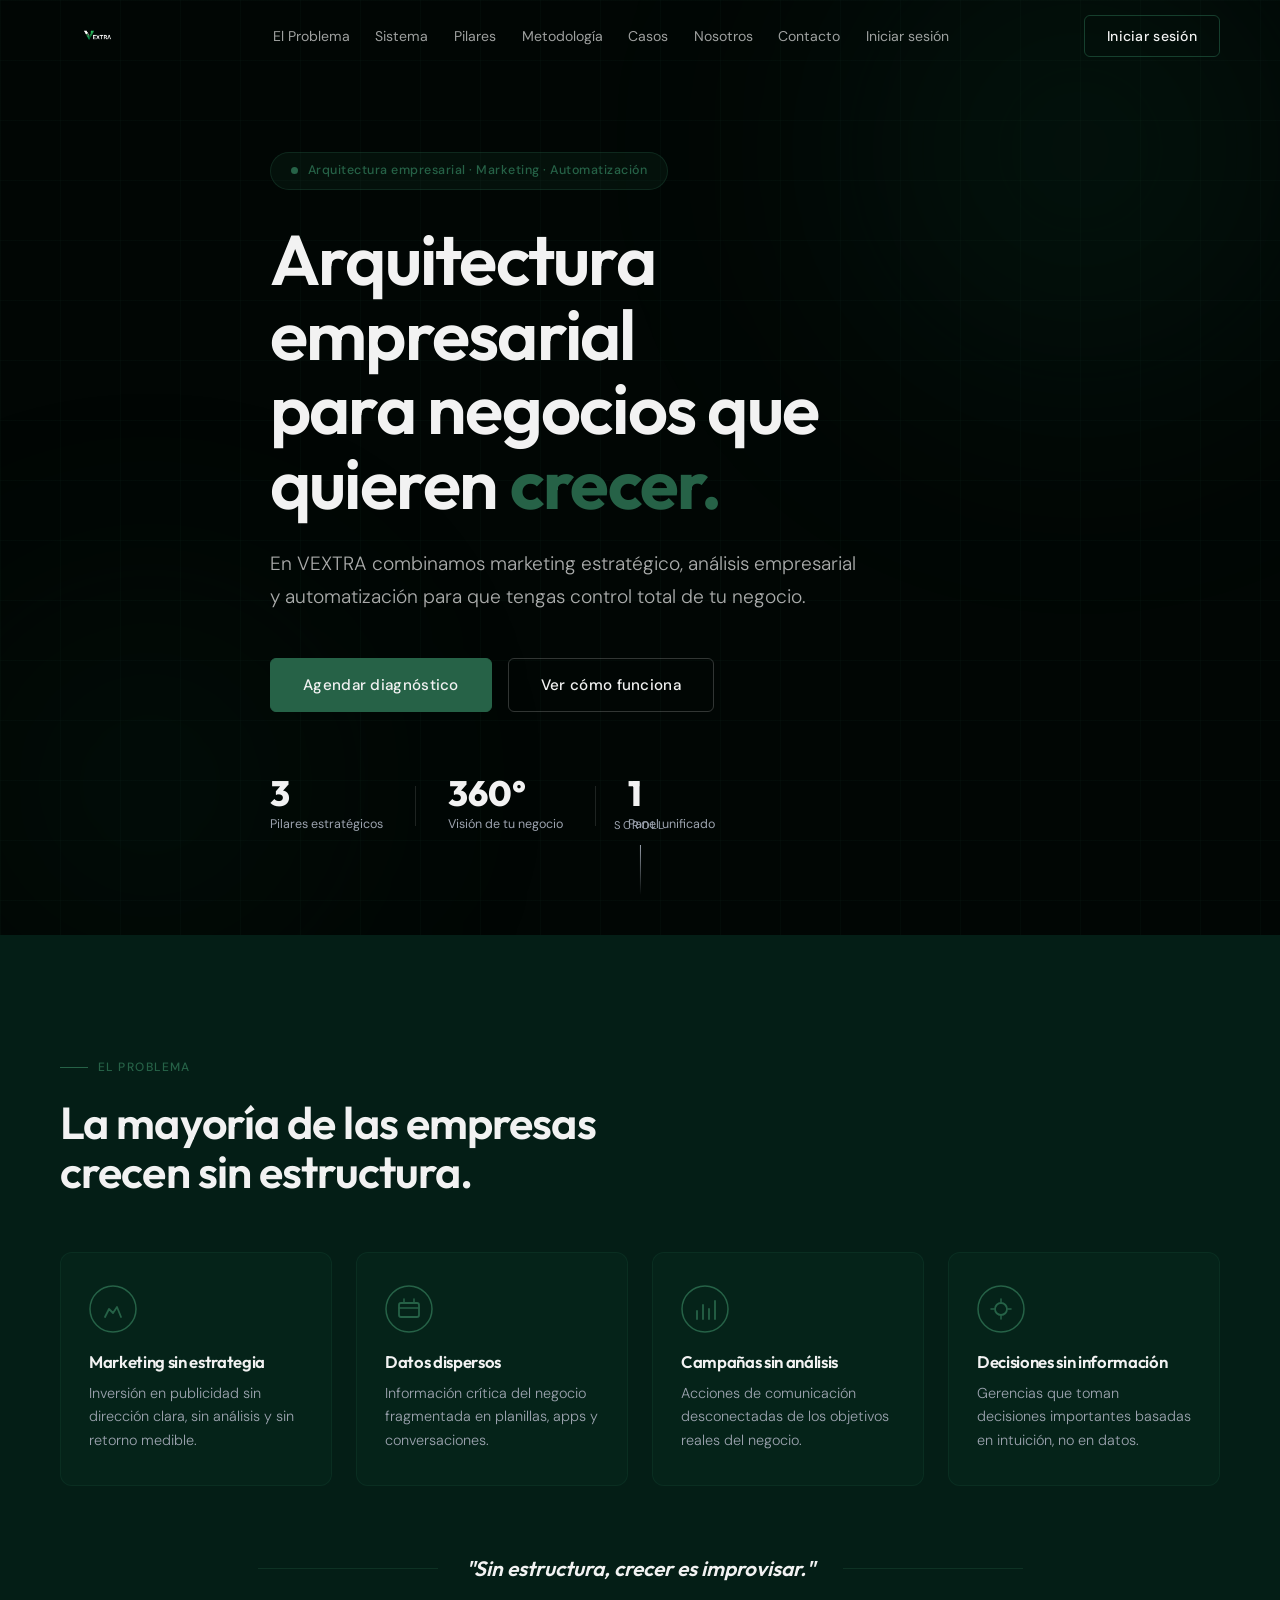
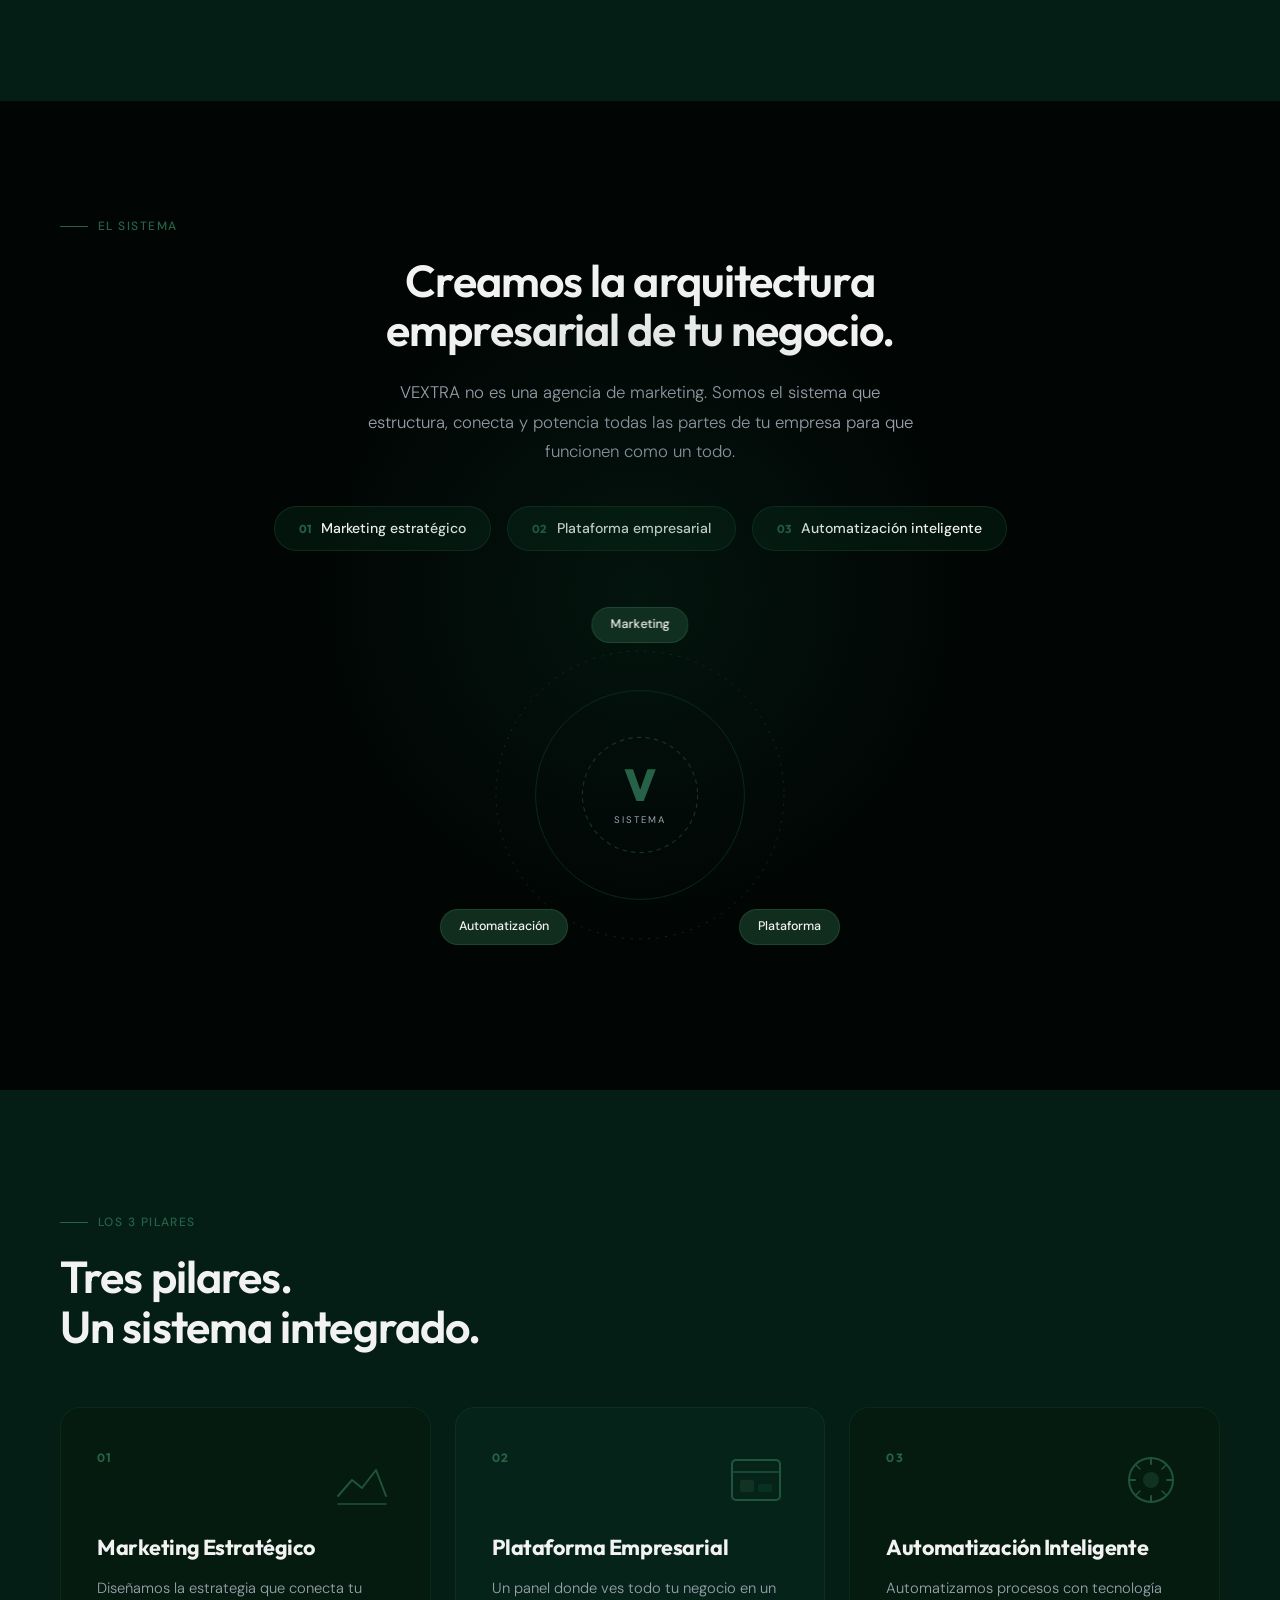
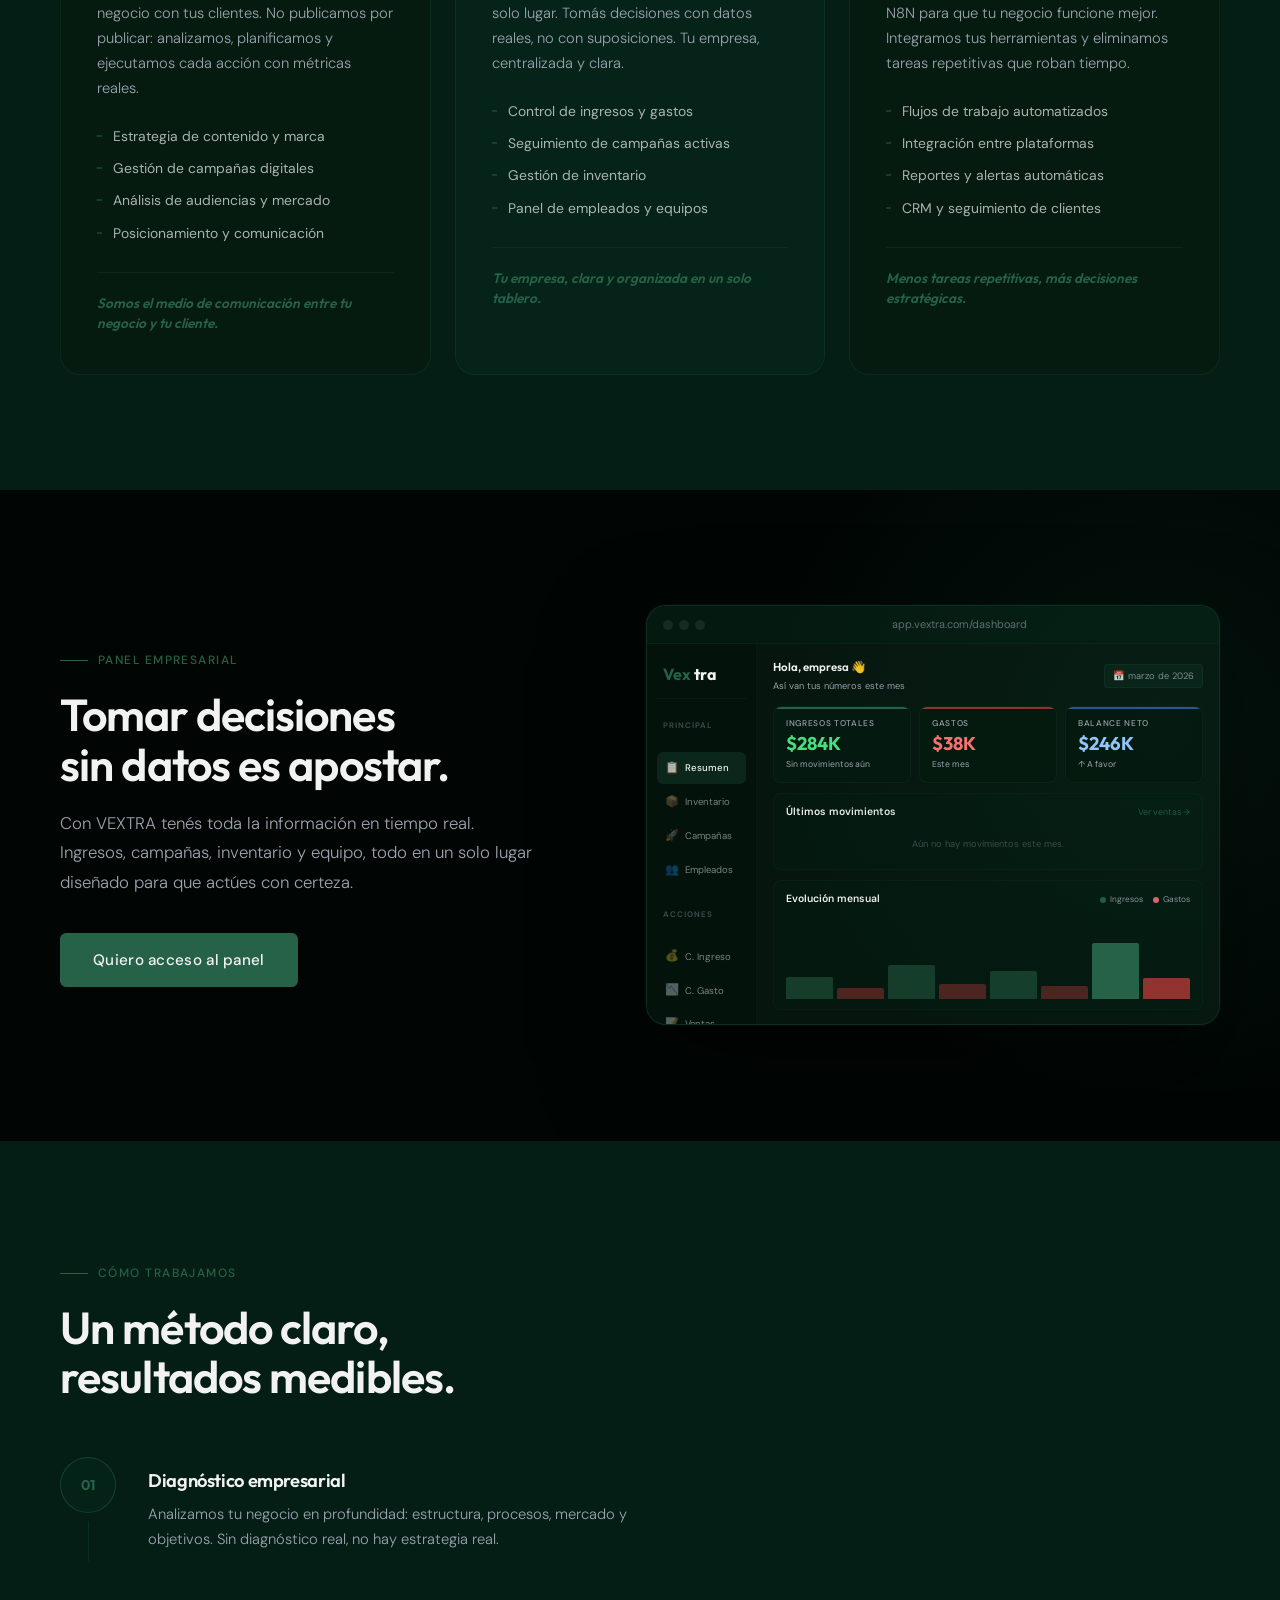
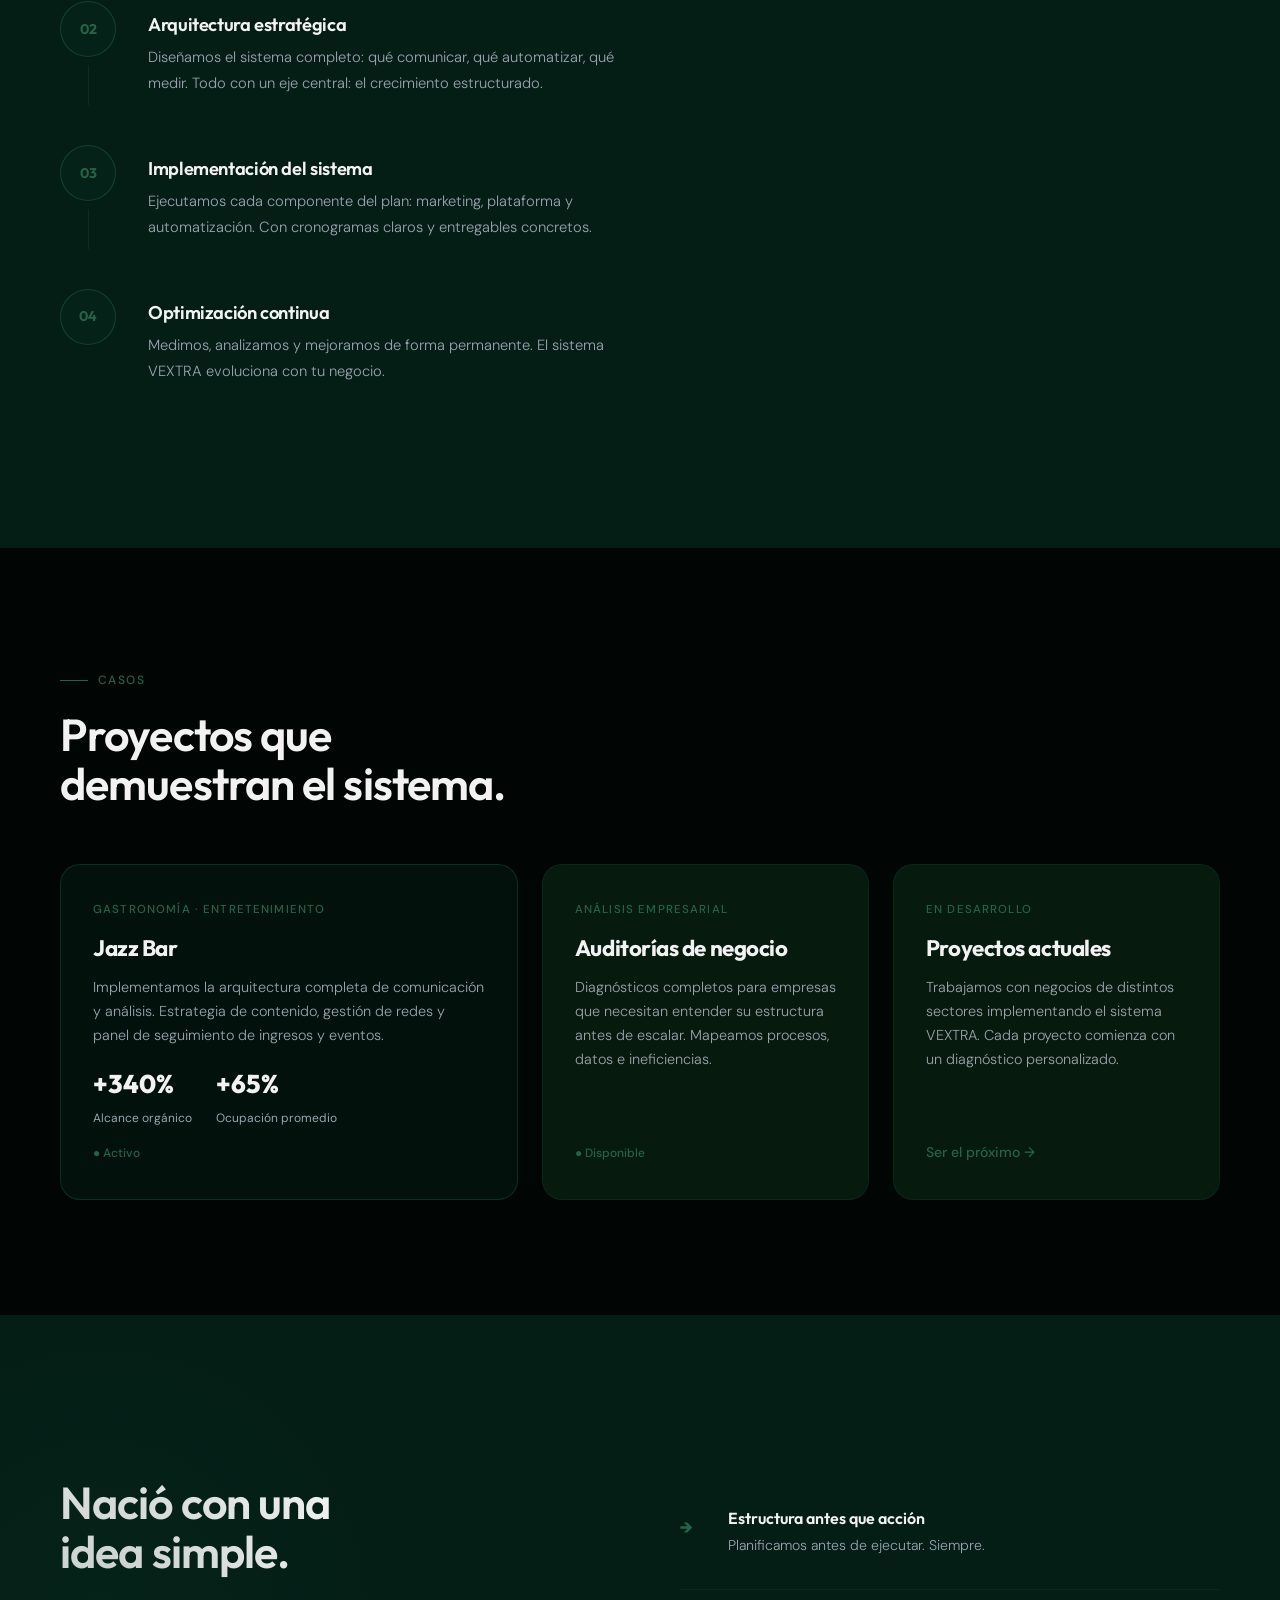
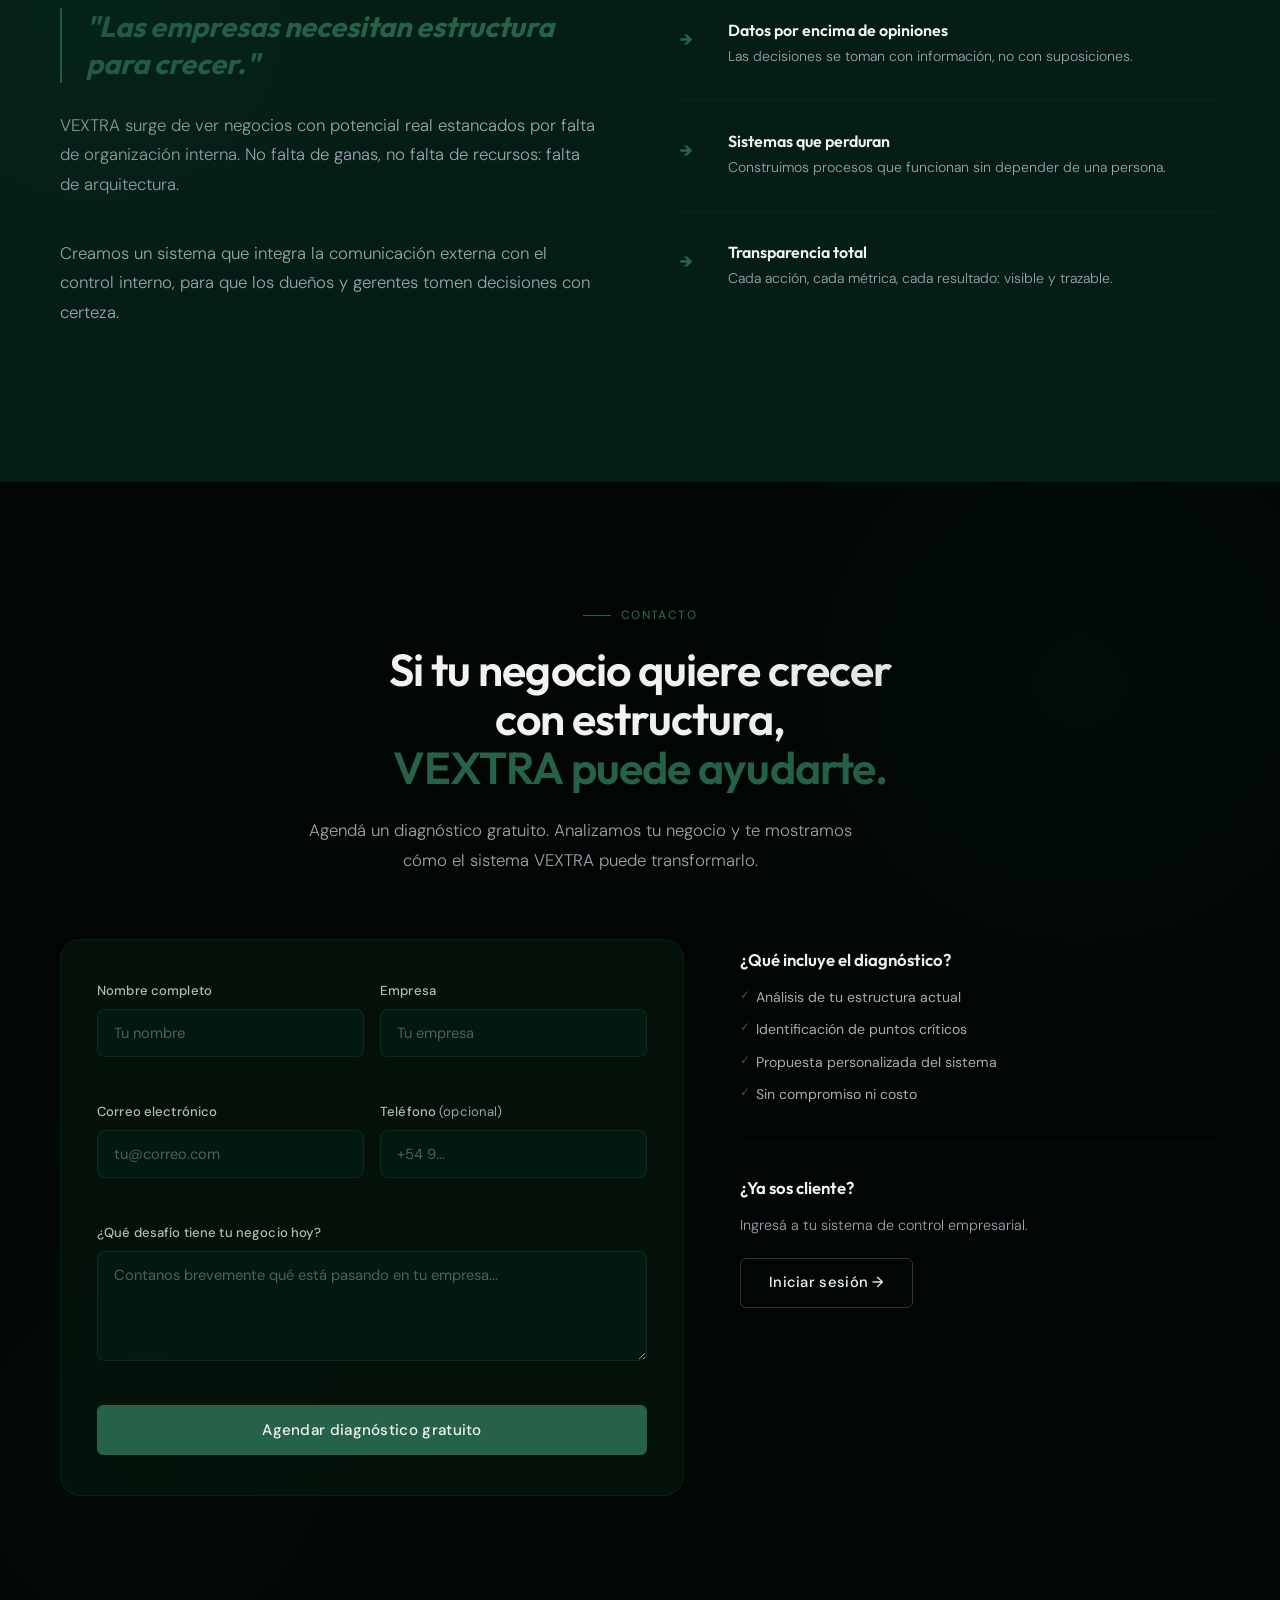
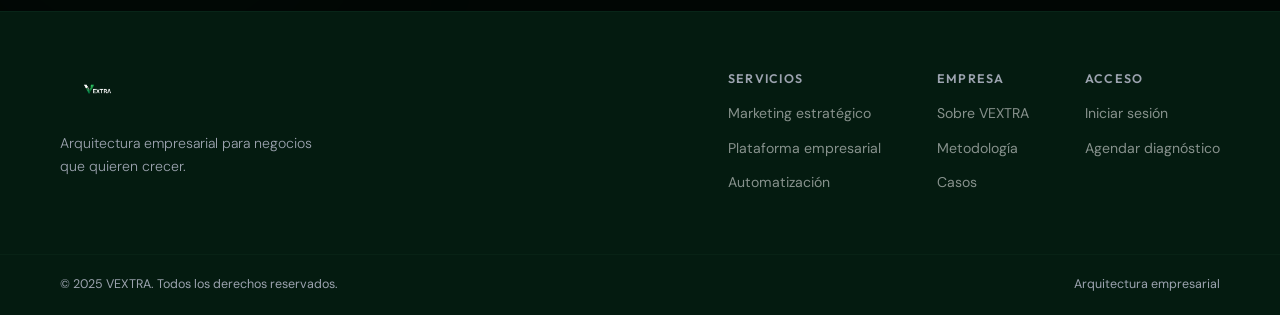
==== commit 9b10bef5: "fix mobile responsive: navbar login button hidden, stats single row Co-Authored-By: Claude Sonnet 4." ====
--- a/index.html
+++ b/index.html
@@ -26,6 +26,7 @@
         <li><a href="#casos" class="nav-link">Casos</a></li>
         <li><a href="#nosotros" class="nav-link">Nosotros</a></li>
         <li><a href="#contacto" class="nav-link">Contacto</a></li>
+        <li class="nav-login-mobile"><a href="iniciar-sesion.html" class="nav-link nav-link--login">Iniciar sesión</a></li>
       </ul>
       <div class="nav-actions">
         <a href="iniciar-sesion.html" class="btn btn-login" aria-label="Iniciar sesión en el panel de VEXTRA">Iniciar sesión</a>
@@ -80,6 +81,9 @@
           </div>
         </div>
       </div>
+      <div class="hero-scroll" aria-hidden="true">
+        <span>Scroll</span>
+        <div class="scroll-line"></div>
       </div>
     </section>
 
@@ -288,33 +292,33 @@
               <!-- Sidebar -->
               <div class="mockup-sidebar" aria-hidden="true">
                 <div class="mock-logo">
-                  <img class="mock-logo-v" src="Logo_con_nombre.png" alt="VEXTRA"></img>
+                  <span class="mock-logo-v">Vex</span><span class="mock-logo-x"> tra</span>
                 </div>
                 <div class="mock-section-label">Principal</div>
                 <nav class="mock-nav">
                   <div class="mock-nav-item mock-nav-item--active">
-                    <span class="mock-nav-icon"></span>Resumen
+                    <span class="mock-nav-icon">📋</span>Resumen
                   </div>
                   <div class="mock-nav-item">
-                    <span class="mock-nav-icon"></span>Inventario
+                    <span class="mock-nav-icon">📦</span>Inventario
                   </div>
                   <div class="mock-nav-item">
-                    <span class="mock-nav-icon"></span>Campañas
+                    <span class="mock-nav-icon">🚀</span>Campañas
                   </div>
                   <div class="mock-nav-item">
-                    <span class="mock-nav-icon"></span>Empleados
+                    <span class="mock-nav-icon">👥</span>Empleados
                   </div>
                 </nav>
                 <div class="mock-section-label" style="margin-top:6px">Acciones</div>
                 <nav class="mock-nav">
                   <div class="mock-nav-item">
-                    <span class="mock-nav-icon"></span>C. Ingreso
+                    <span class="mock-nav-icon">💰</span>C. Ingreso
                   </div>
                   <div class="mock-nav-item">
-                    <span class="mock-nav-icon"></span>C. Gasto
+                    <span class="mock-nav-icon">📉</span>C. Gasto
                   </div>
                   <div class="mock-nav-item">
-                    <span class="mock-nav-icon"></span>Ventas
+                    <span class="mock-nav-icon">📝</span>Ventas
                   </div>
                 </nav>
                 <div class="mock-logout">Cerrar Sesión</div>
@@ -323,7 +327,7 @@
               <div class="mockup-main" aria-hidden="true">
                 <div class="mock-topbar">
                   <div>
-                    <div class="mock-greeting">Hola, empresa</div>
+                    <div class="mock-greeting">Hola, empresa 👋</div>
                     <div class="mock-greeting-sub">Así van tus números este mes</div>
                   </div>
                   <div class="mock-date-btn">📅 marzo de 2026</div>
@@ -595,7 +599,7 @@
     <div class="container footer-inner">
       <div class="footer-brand">
         <a href="index.html" class="nav-logo" aria-label="VEXTRA - Inicio">
-          <img src="Logo_con_nombre.png" alt="VEXTRA" class="footer-logo-img">
+          <img src="Logo_con_nombre.png" alt="VEXTRA" class="nav-logo-img">
         </a>
         <p>Arquitectura empresarial para negocios que quieren crecer.</p>
       </div>
--- a/style.css
+++ b/style.css
@@ -216,7 +216,7 @@
   flex-shrink: 0;
 }
 .nav-logo-img {
-  height: 140px;
+  height: 36px;
   width: auto;
   display: block;
   /* Logo PNG has black background so we invert it to show on dark */
@@ -750,11 +750,8 @@
   border-bottom: 1px solid rgba(38,98,71,0.12);
   margin-bottom: 4px;
 }
-.mock-logo-v {
-  height: auto; 
-  width: 200px;
-
-}
+.mock-logo-v { font-family: var(--font-display); font-size: 1rem; font-weight: 700; color: var(--green); }
+.mock-logo-x { font-family: var(--font-display); font-size: 1rem; font-weight: 700; color: var(--off-white); }
 
 .mock-section-label {
   font-size: 0.5rem;
@@ -1187,7 +1184,6 @@
   transition: var(--transition);
   outline: none;
   -webkit-appearance: none;
-   appearance: none;
 }
 .form-field input::placeholder,
 .form-field textarea::placeholder { color: rgba(156,163,175,0.5); }
@@ -1252,11 +1248,6 @@
 .footer {
   background: var(--dark);
   border-top: 1px solid rgba(38,98,71,0.15);
-}
-.footer-logo-img { 
-  height: auto;
-  width: 180px;
-  left: 24px;
 }
 .footer-inner {
   display: flex;
@@ -1315,7 +1306,28 @@
 
 /* Tablet / Mobile */
 @media (max-width: 768px) {
-  :root { --nav-h: 64px; }
+  :root { --nav-h: 60px; }
+
+  /* Nav: logo izquierda, hamburger derecha — sin botón login */
+  .nav {
+    justify-content: space-between;
+    gap: 0;
+  }
+  .nav-logo {
+    flex: 0 0 auto;
+  }
+  .nav-logo-img {
+    height: 28px;
+  }
+  /* Ocultar el botón de login en el nav en mobile — aparece en la sección contacto */
+  .btn-login {
+    display: none !important;
+  }
+  /* Solo mostrar el hamburger en nav-actions */
+  .nav-actions {
+    gap: 0;
+    flex-shrink: 0;
+  }
 
   .nav-links {
     position: fixed;
@@ -1333,8 +1345,20 @@
     z-index: 99;
   }
   .nav-links.open {
-    max-height: 500px;
+    max-height: 520px;
     padding: 16px 0 24px;
+  }
+  /* Agregar el link de login dentro del menú hamburguesa */
+  .nav-login-mobile {
+    border-top: 1px solid rgba(38,98,71,0.2);
+    margin-top: 8px;
+    padding-top: 8px;
+    width: 100%;
+    text-align: center;
+  }
+  .nav-link--login {
+    color: var(--green) !important;
+    font-weight: 500;
   }
   .nav-links li { width: 100%; text-align: center; }
   .nav-link {
@@ -1348,7 +1372,24 @@
   .hamburger { display: flex; }
 
   .hero-content { max-width: 100%; }
-  .hero-stats { gap: 20px; }
+
+  /* Stats: los 3 en una sola fila */
+  .hero-stats {
+    display: flex;
+    flex-wrap: nowrap;
+    justify-content: space-between;
+    align-items: center;
+    gap: 0;
+    width: 100%;
+  }
+  .stat {
+    flex: 1;
+    align-items: center;
+    text-align: center;
+    padding: 0 8px;
+    border-right: 1px solid rgba(242,242,242,0.12);
+  }
+  .stat:last-child { border-right: none; }
   .stat-div { display: none; }
 
   .pilares-list { grid-template-columns: 1fr; }
@@ -1379,7 +1420,8 @@
 @media (max-width: 480px) {
   .hero-ctas { flex-direction: column; }
   .hero-ctas .btn { width: 100%; justify-content: center; }
-  .hero-stats .stat-num { font-size: 1.5rem; }
+  .stat-num { font-size: 1.3rem !important; }
+  .stat-label { font-size: 0.68rem; }
   .mockup-sidebar { width: 80px; }
   .s-item { font-size: 0.58rem; padding: 6px; }
 }
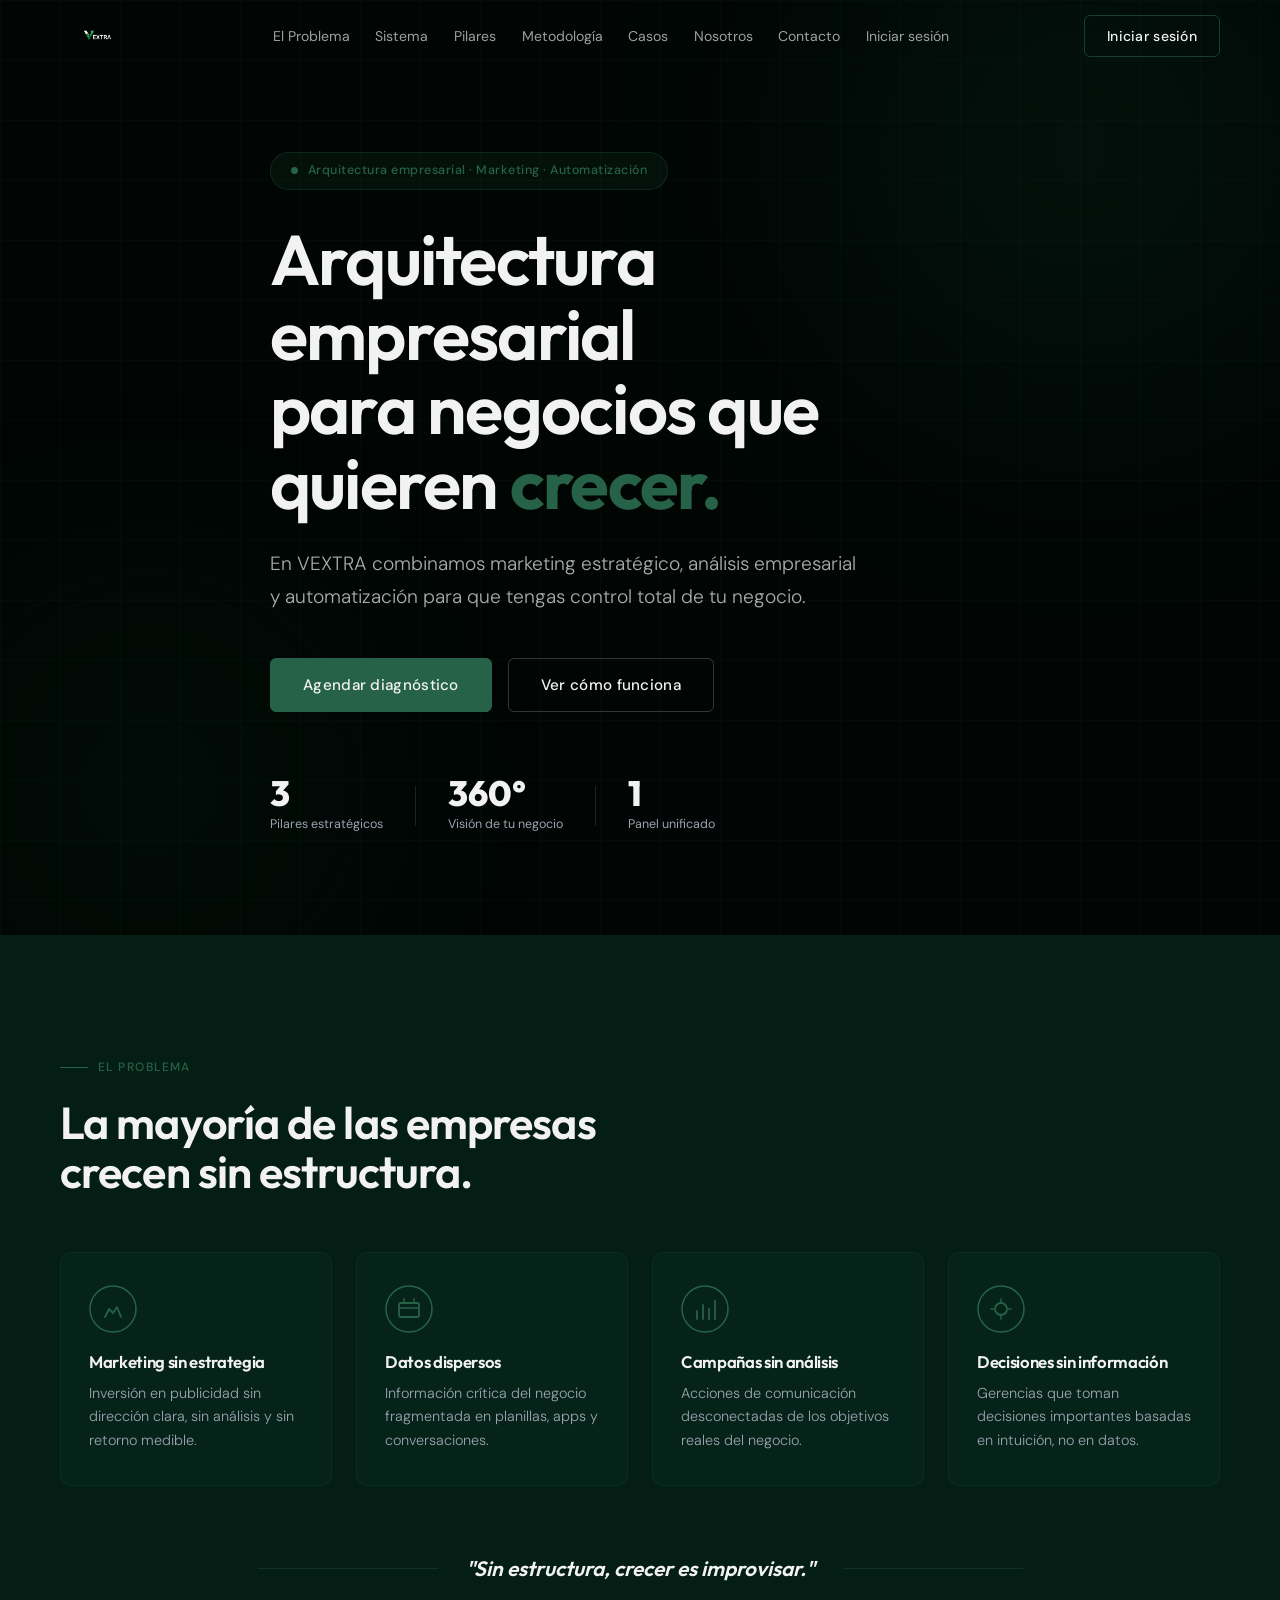
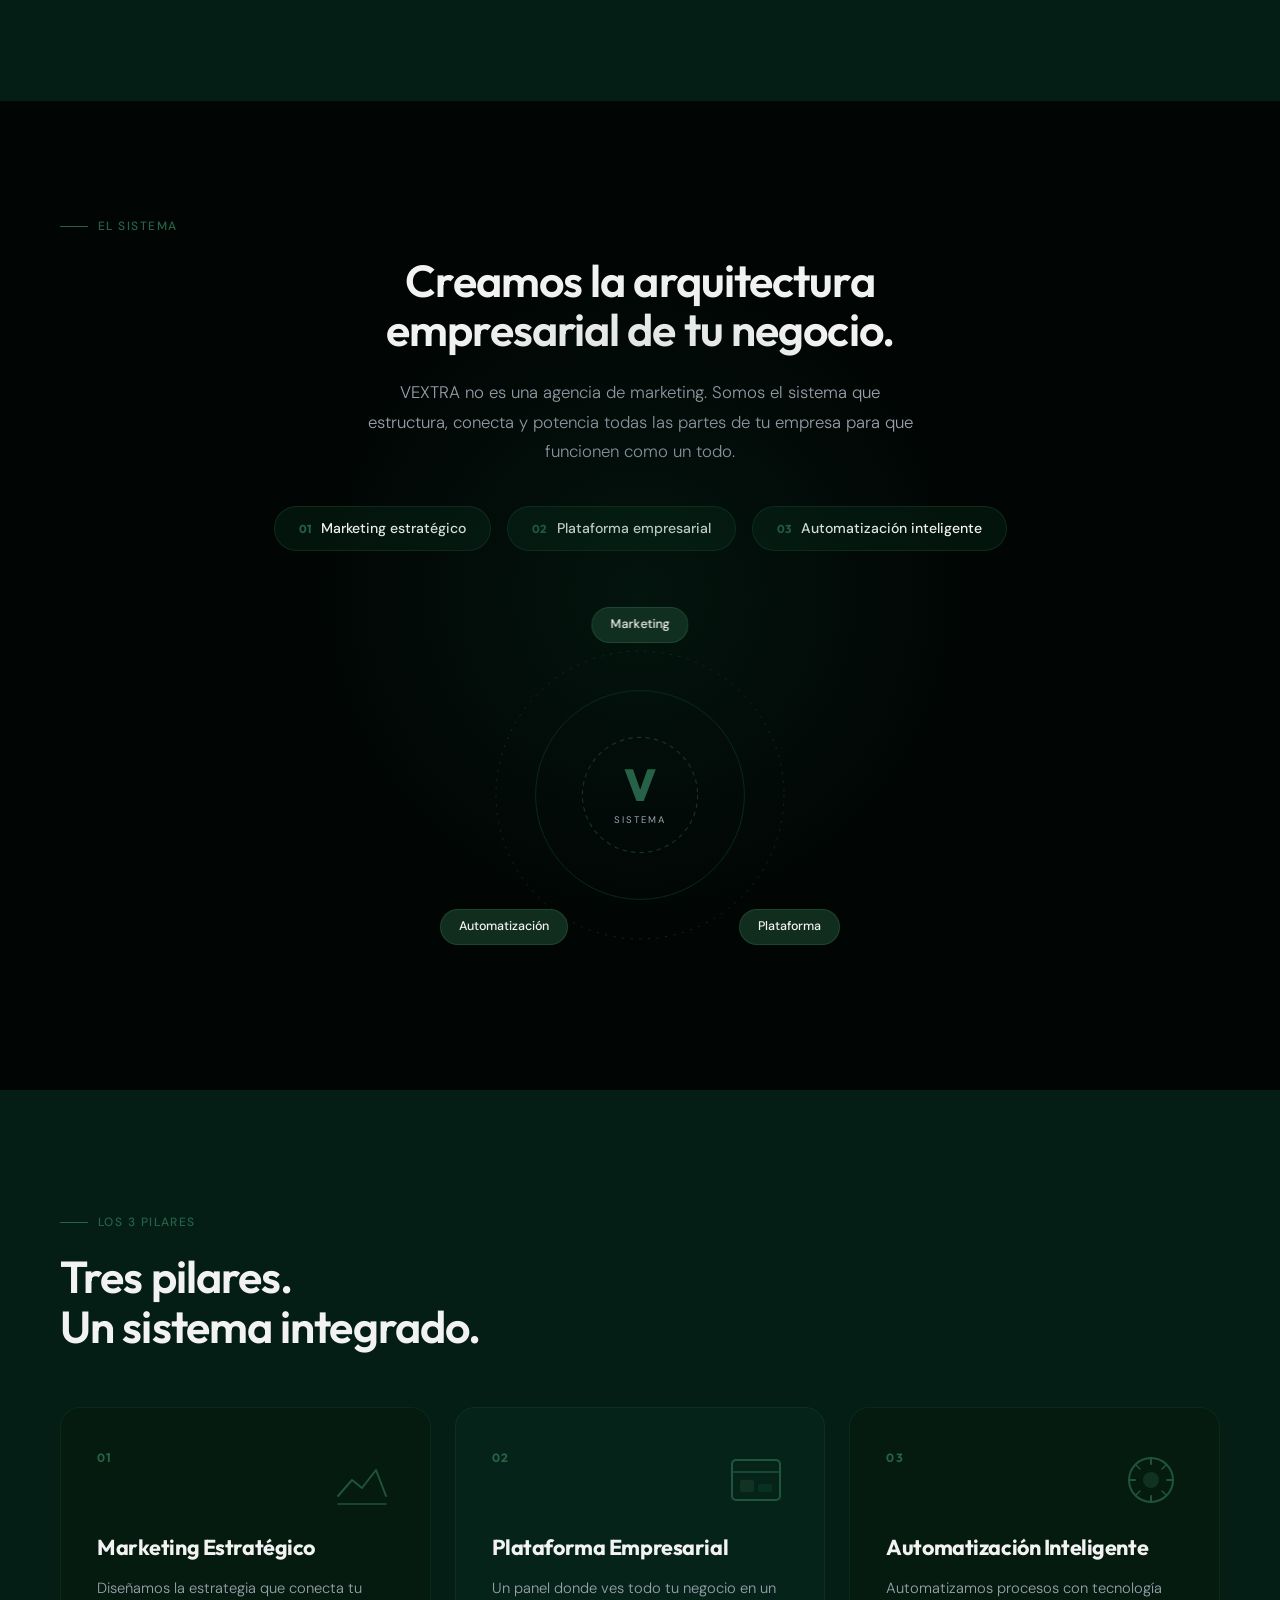
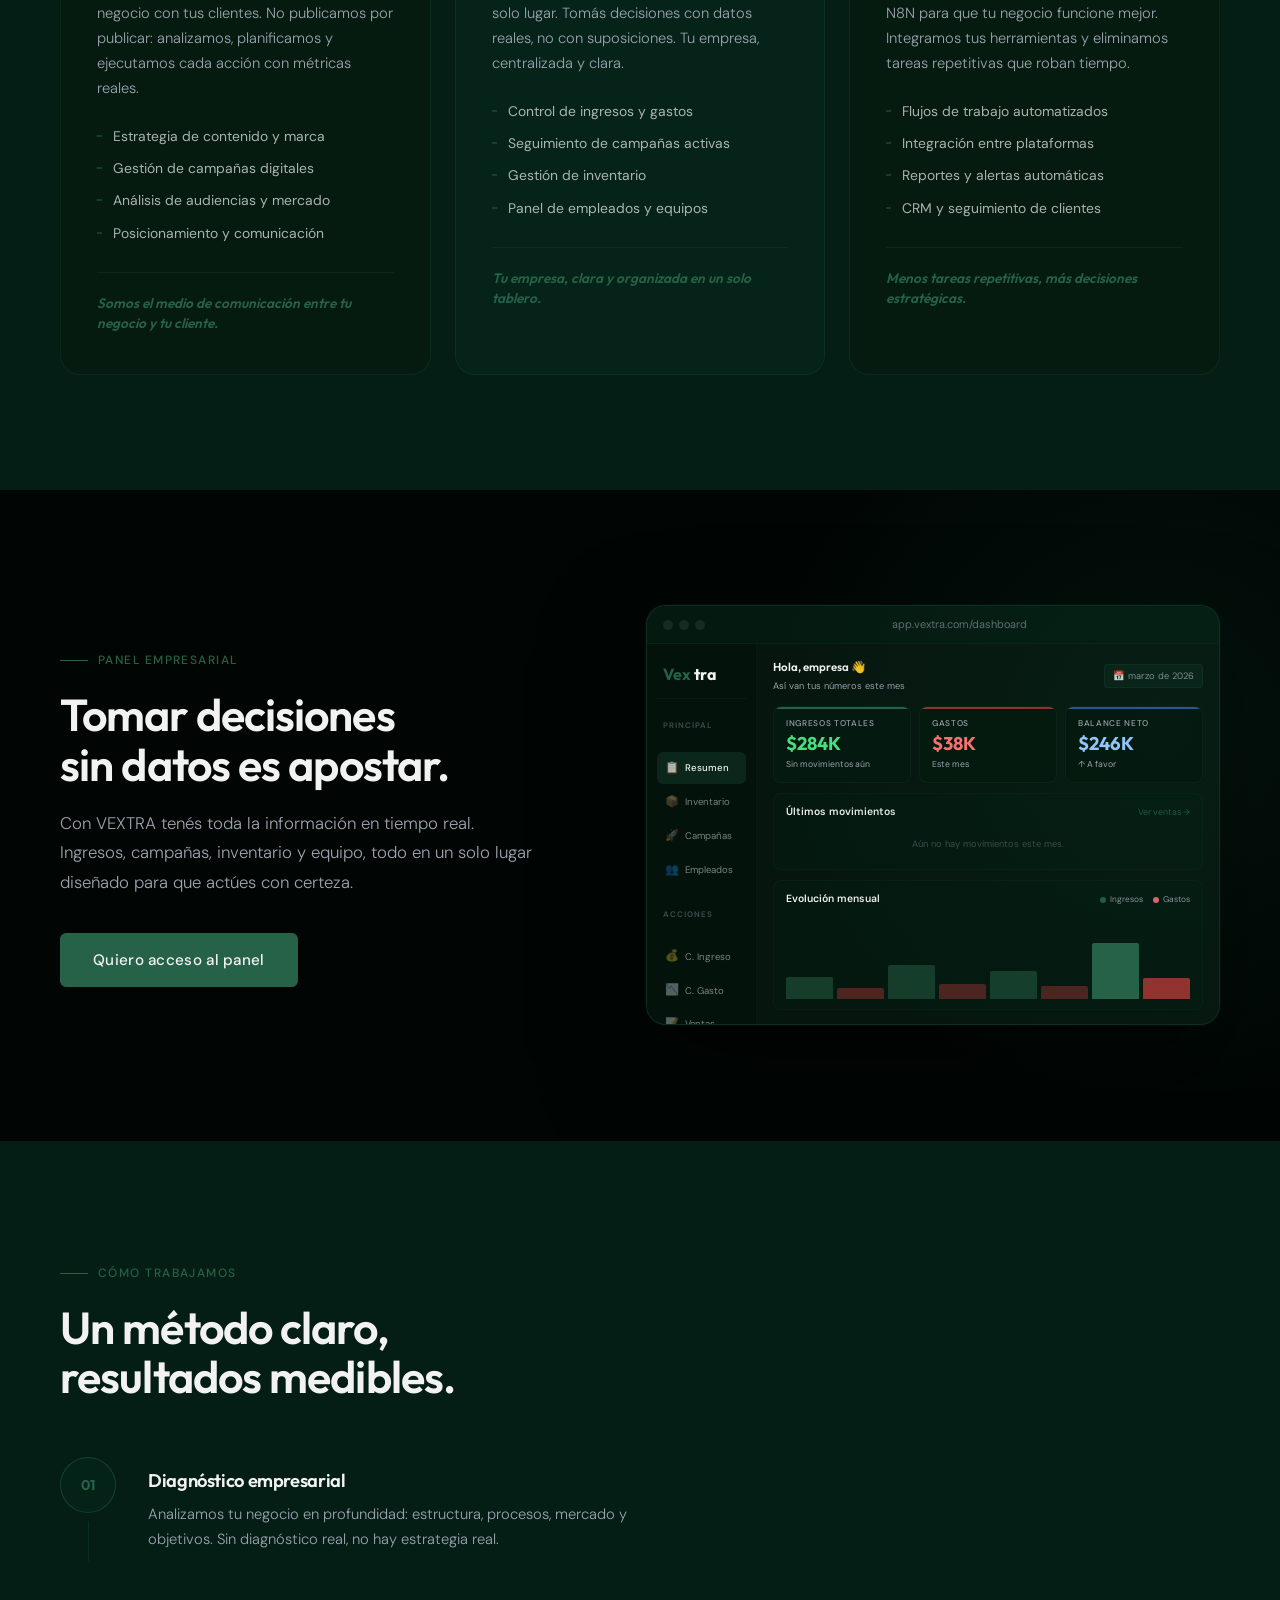
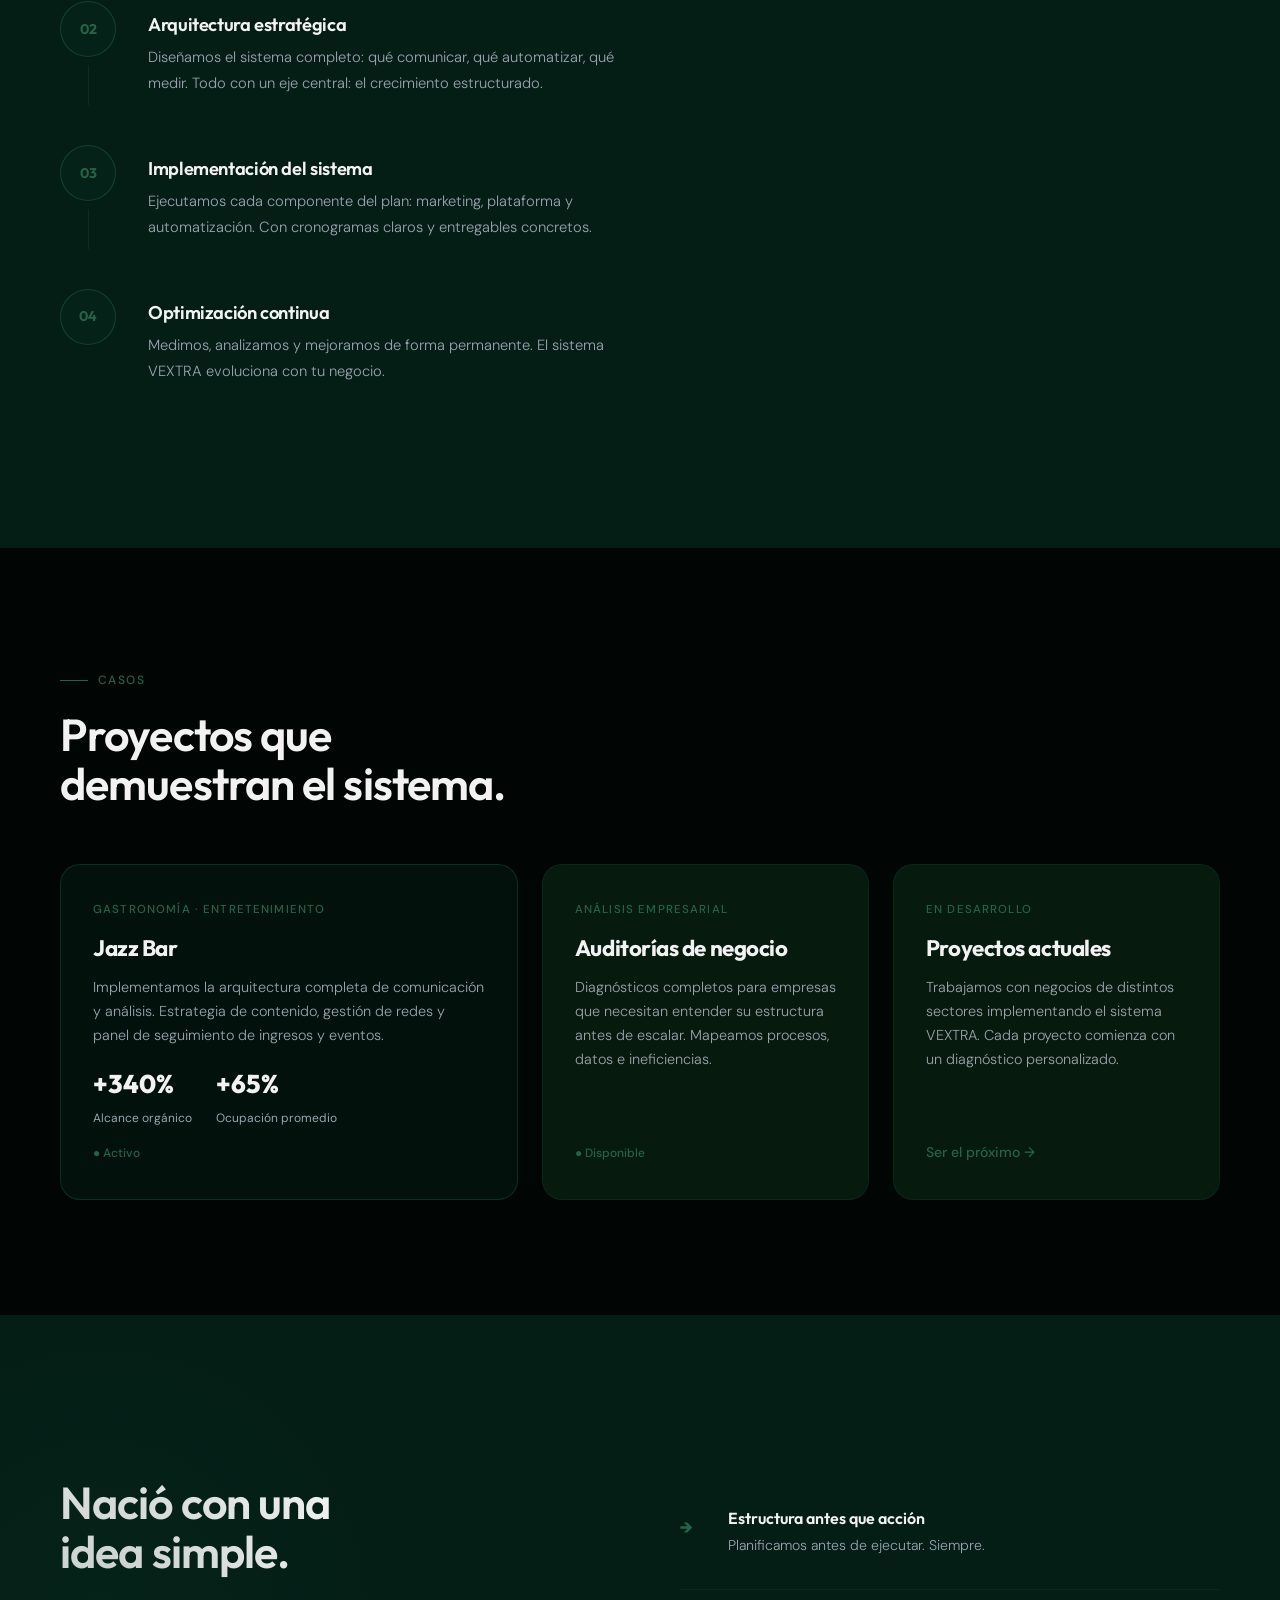
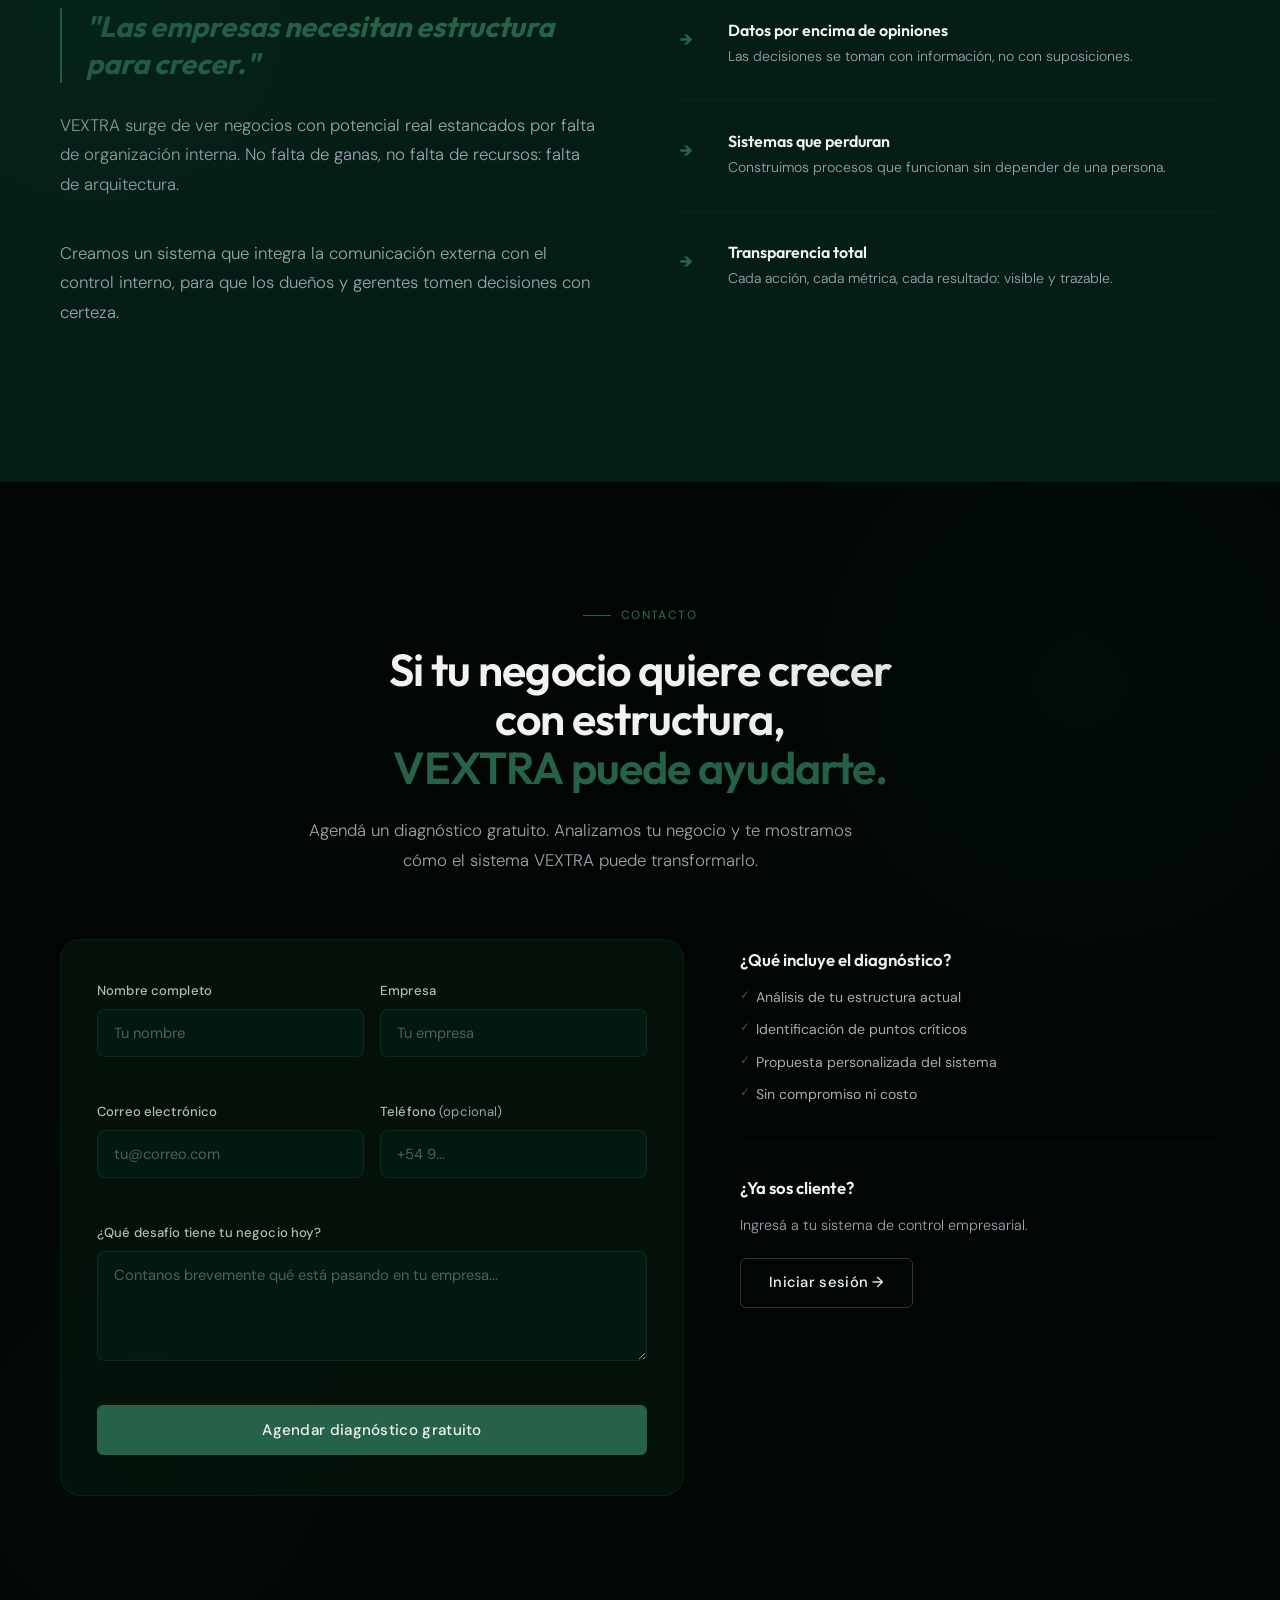
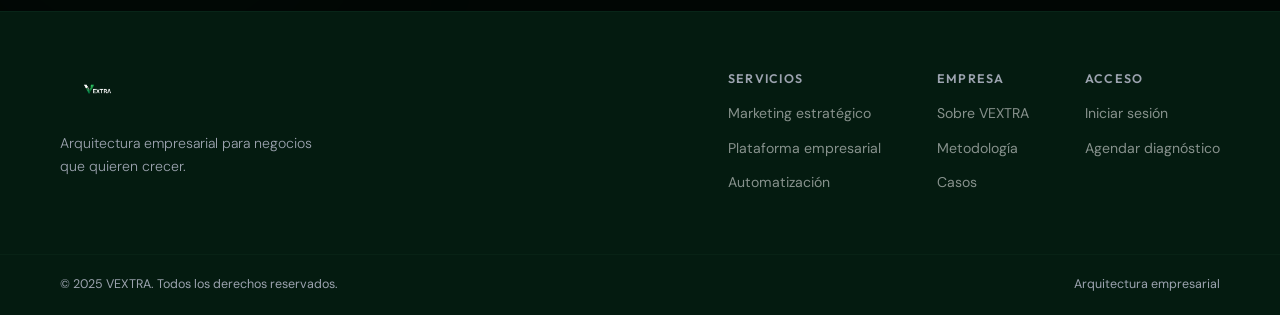
==== commit 1b0fbc13: "vextra" ====
--- a/index.html
+++ b/index.html
@@ -81,10 +81,6 @@
           </div>
         </div>
       </div>
-      <div class="hero-scroll" aria-hidden="true">
-        <span>Scroll</span>
-        <div class="scroll-line"></div>
-      </div>
     </section>
 
     <!-- 2. EL PROBLEMA -->
--- a/style.css
+++ b/style.css
@@ -1184,6 +1184,7 @@
   transition: var(--transition);
   outline: none;
   -webkit-appearance: none;
+  appearance: none
 }
 .form-field input::placeholder,
 .form-field textarea::placeholder { color: rgba(156,163,175,0.5); }
